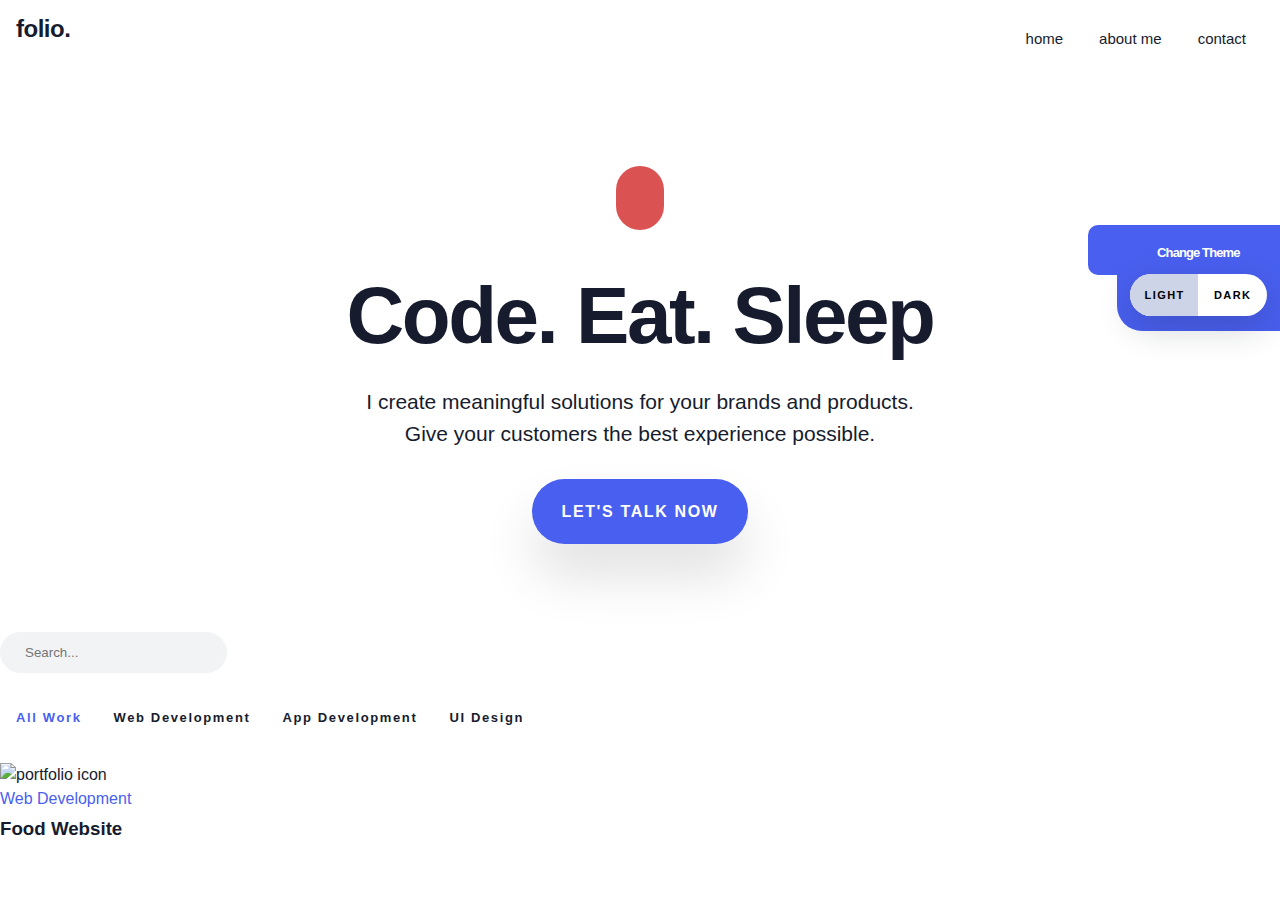
==== index.html @ cf67a66f "3rd commit" ====
<!DOCTYPE html>
<html lang="en">
<head>
    <meta charset="UTF-8">
    <meta name="viewport" content="width=device-width, initial-scale=1.0">
    <link rel="stylesheet" href="https://cdnjs.cloudflare.com/ajax/libs/font-awesome/6.4.2/css/all.min.css" integrity="sha512-z3gLpd7yknf1YoNbCzqRKc4qyor8gaKU1qmn+CShxbuBusANI9QpRohGBreCFkKxLhei6S9CQXFEbbKuqLg0DA==" crossorigin="anonymous" referrerpolicy="no-referrer" />
    <link rel="stylesheet" href="./css/theme.css">
    <link rel="stylesheet" href="./css/base.css">
    <link rel="stylesheet" href="./css/styles.css">
    <link rel="stylesheet" href="./css/pages.css">
    <title>folio</title>
</head>
<body>
   <div class="theme-panel open">
    <div class="theme-body">
        <span>Change Theme</span>
        <div class="btn-group">
            <button data-toggle="light" class="switcher-btn active">Light</button>
            <button data-toggle="dark" class="switcher-btn">Dark</button>
        </div>
        <button class="theme-tab">
            <i class="fas fa-chevron-left"></i>
        </button>
    </div>
   </div>
    <main class="site-wrapper">
        <header class="site-header">
            <nav class="navbar">
                <div class="brand-logo">
                    <a href="/"><h2>folio.</h2></a>
                </div>
                <div class="navbar-nav">
                    <ul class="ul-defaults-none main-menu">
                        <li class="nav-item">Home</li>
                        <li class="nav-item" data-open="about">About Me</li>
                        <li class="nav-item" data-open="contact">Contact</li>
                    </ul>
                </div>
            </nav>
        </header>

        <!-- Hero Section -->
        <section class="hero-bg ">
            <div class="container">
                <div class="hero-content">
                    <div class="code-icon">
                        <i class="fas fa-code"></i>
                    </div>
                    <h2 class="header-lg">Code. Eat. Sleep</h2>
                    <div class="sub-header">I create meaningful solutions for your brands and products.
                        <br>
                        Give your customers the best experience possible.
                    </div>
                    <div class="btn btn-primary round-pill"> 
                        <a href="#" data-open="contact">Let's talk now</a>
                    </div>
                </div>
            </div>
        </section>
        <section class="container portfolio-section"></section>
            <div class="search-container">
                <label for="search">
                    <input autocomplete="off" id="search" type="text" class="search-input" placeholder="Search...">
                    <i class="fas fa-search"></i>
                </label>
                <ul class="portfolio-filter-nav ul-defaults-none">
                    <li class="filter-link active">All Work</li>
                    <li class="filter-link">Web Development</li>
                    <li class="filter-link">App Development</li>
                    <li class="filter-link">UI Design</li>
                </ul>
            </div>

            <div class="portfolio-grid">

                <div class="portfolio-card">
                    <div class="card-body">
                        <img src="" alt="portfolio icon">
                        <a href="#" class="card-popup-box">
                            <div>Web Development</div>
                            <h3>Food Website</h3>
                        </a>
                    </div>
                </div>

            </div>



<!-- Modals -->
<!-- About page modal -->
    <div id="about" class="full-site-modal page-block" data-animation="zoomInOut">
        <header class="modal-header">
            <h3>ABOUT PAGE</h3>
            <i class="fas fa-times" data-close></i>
        </header>
        <div class="modal-body">
            <div class="img-wrapper">
                <img src="./week8imageassets/imageAssets/img4.jpg" alt="head shot">
            </div>
            <h2>Daniel Smith</h2>
            <p>text 1</p>
            <p>text 2</p>
            <div>Email Me:</div>
            <a href="mailto:danjsmith3@gmail.com">danjsmith3@gmail.com</a>
        </div>
    </div>

    <!-- contact page modal -->
    <div id="contact" class="full-site-modal page-block" data-animation="zoomInOut">
        <header class="modal-header">
            <h3>CONTACT PAGE</h3>
            <i class="fas fa-times" data-close></i>
        </header>
        <div class="modal-body">
            <div class="img-wrapper">
                <img src="./week8imageassets/imageAssets/img4.jpg" alt="head shot">
            </div>
            <h2>Daniel Smith</h2>
            <p>text 1</p>
            <p>text 2</p>
            <div>Email Me:</div>
            <a href="mailto:danjsmith3@gmail.com">danjsmith3@gmail.com</a>
        </div>
    </div>
</main>



    <script src="js/main.js"></script>
</body>
</html>
---- css/theme.css ----
:root {
    --bg: #fff;
    --bg-panel: #fff;
    --color-headings: #161c2d;
    --color-text-opacity: rgba(22, 24, 45, 0.7);
    --color-text: #161c2d;
    --color-text-base: #161c2d;
    --border: #383f53;

}

[data-theme="light"].hero-bg {
    background-image: url("../week8imageassets/imageAssets/hero-pattern.webp");
    background-position: center;
    background-repeat: no-repeat;
    background-size: cover;
}

[data-theme="dark"]  {
    --bg: #171a23;
    --bg-panel: #f1f1f1;
    --color-headings: #fff;
    --color-text-opacity: rgba(255, 255, 255, 0.7);
    --color-text: #fff;
    --color-text-base: #161c2d;
    --border: #ced4da;

}
---- css/base.css ----
section,
footer,
header,
main,
nav {
    display: block
}

*, *::before, *::after {
    box-sizing: border-box;
}

body {
    margin: 0;
    font-family: "Inter", sans-serif;
    font-size: 1rem;
    font-weight: 400;
    line-height: 1.5;
    color: var(--color-text);
    background-color: var(--bg);
    text-align: left;
}

a {
    color: #495fef;
    text-decoration: none;
    background-color: transparent;
}

h1,
h2,
h3,
h4 {
    color: var(--color-headings);
    margin-top: 0.25rem;
    margin-bottom: 0.5rem;
}

p {margin-top: 0;}
button { outline: none;}

.container,
.container-fluid {
    width: 100%;
    padding-left: 15px;
    padding-right: 15px;
    margin-left: auto;
    margin-right: auto;
}

.container { max-width: 1140px; }

.ul-defaults-none {
    list-style: none;
    margin: 0;
    padding: 0;
}

.btn {
    font-weight: 700;
    min-width: 175px;
    display: inline-flex;
    align-items: center;
    justify-content: center;
    text-transform: uppercase;
    letter-spacing: 1.63px;
    transition: 0.4s;
    height: 65px;
    padding-left: 30px;
    padding-right: 30px;
    box-shadow: 0 32px 54px rgba(3, 3, 3, 0.12);
}

.btn:not(:disabled):not(.disabled),
button:not(:disabled):not(.disabled) {
    cursor: pointer;
}

.btn-primary,
.btn-primary a {
    color: #fff;
    background-color: #495fef;
    border-color: #495fef;
}

.round-pill {
    border-radius: 50rem;
}

.header-lg {
    font-size: 5rem;
    letter-spacing: -2.5px;
    line-height: 1.05;
}

.header-md {
    font-size: 3rem;
    letter-spacing: -2px;
}
.sub-header {
    font-size: 1.3125rem;
    line-height: 1.5;
    padding-top: 1.25rem;
    padding-bottom: 1.875rem;
}
---- css/styles.css ----
.theme-panel {
    position: fixed;
    right: 0;
    top: 25%;
    z-index: 100;
    transition: 0.4s;
    transform: translateX(100%);
}

.theme-body {
    background-color: #495fef;
    border: transparent;
    max-width: 185px;
    padding: 15px 13px;
    text-align: center;
    border-bottom-left-radius: 25px;
    position: relative;
}

.theme-body > span {
    color: white;
    font-size: 13px;
    font-weight: 700;
    letter-spacing: -0.9px;
    line-height: 26px;
    padding-bottom: 8px;
    display: inline-flex;
}

.theme-body .btn-group {
    box-shadow: 0 12px 34px rgba(22, 28, 45, 0.2);
    border-radius: 33px;
    background-color: white;
    overflow: hidden;
    display: flex;
    max-width: 153px;
}

.theme-body .btn-group > .switcher-btn {
    background: transparent;
    border: none;
    width: 50%;
    font-size: 11px;
    font-weight: 700;
    height: 42px;
    padding-left: 15px;
    padding-right: 15px;
    letter-spacing: 1.4px;
    text-transform: uppercase;
}

.theme-body .btn-group > .switcher-btn.active {
    background-color: #ced4e7;
}

.theme-panel.open {
    transform: translateX(0);
}

.theme-body .theme-tab {
    position: absolute;
    top: 0;
    transform: translateX(-100%);
    display: flex;
    align-items: center;
    justify-content: center;
    width: 30px;
    height: 50px;
    border: none;
    background: #495fef;
    color: white;
    border-bottom-left-radius: 10px;
    border-top-left-radius: 10px;
    left: 1px;
}

.theme-tab i {
    font-size: 1rem;
    transition: 0.4s;
    pointer-events: none;
}

.theme-panel.open .theme-tab i {
    transform: scaleX(-1);
}


.navbar {
    display: flex;
    flex-flow: row nowrap;
    padding: 0.5rem 1rem;
    width: 100%;
}

.navbar .navbar-nav { 
    margin-left: auto;
}

.brand-logo a h2 {
    font-size: 1.5rem;
    letter-spacing: -0.5px;
    line-height: 1.42;
}

.hero-content {
    text-align: center;
    padding: 5.5rem 0;
}

.code-icon {
    background-color: #da5252;
    color: var(--color-text);
    padding: 1.25rem 1.5rem;
    border-radius: 50rem;
    display: inline-block;
    margin-bottom: 2.5rem;
    text-align: center;
}

.code-icon .fa-code {
    font-size: 2rem;
    display: inline-block;
    line-height: 1.5;
}

.search-container label {
    align-items: center;
    position: relative;
    display: inline-flex;
}

.search-input {
    padding: 0.75rem 1.5rem;
    background-color: #f1f3f5;
    border: 1px solid #f1f3f5;
    border-radius: 50rem;
}

.search-input:focus {
    border-color: #4dabf7;
    outline: none;
    box-shadow: inset 0 1px 1px rgba(0, 0, 0, 0.0125), 0 0 8 rgba(34, 139, 230, 0.5);
}

.search-container .fa-search {
    position: absolute;
    right: 10px;
}

.portfolio-filter-nav {
    display: flex;
    flex-wrap: wrap;
    padding: 2rem 0;
}

.portfolio-filter-nav .filter-link {
    padding: 0 1rem;
    font-size: 0.8125rem;
    line-height: 1.6rem;
    letter-spacing: 1.63px;
    font-weight: 700;
}

.portfolio-filter-nav .filter-link:hover {
    cursor: pointer;
}

.portfolio-filter-nav .filter-link.active {
    color: #495fef;
}

.main-menu {display: flex;}

.main-menu .nav-item {
    padding: 18px;
    font-size: 15px;
    line-height: 26px;
    cursor: pointer;
    text-transform: lowercase;
}

.full-site-modal {
    position: fixed;
    top: 0;
    bottom: 0;
    left: 0;
    right: 0;
    padding: 1rem;
    transition: all 0.35s ease-in;
    visibility: hidden;
    opacity: 0;
} 

.modal-header {
    display: flex;
    padding-bottom: 1rem;
    justify-content: space-between;
}

.modal-header .fa-times {
    font-size: 1.5rem;
    transition: all 0.5s ease-in;
}

.modal-header .fa-times:hover {
    transform: scale(1.3);
    cursor: pointer;
}

.full-site-modal.is-visible {
    visibility: visible;
    opacity: 1;
}

.modal-body {
    display: flex;
    align-items: center;
}

[data-animation="zoomInOut"].full-site-modal {
    transform: scale(0.2);
}

[data-animation="zoomInOut"].full-site-modal.is-visible {
    transform: none;
}
---- css/pages.css ----
.page-block {
    background: var(--bg);
}
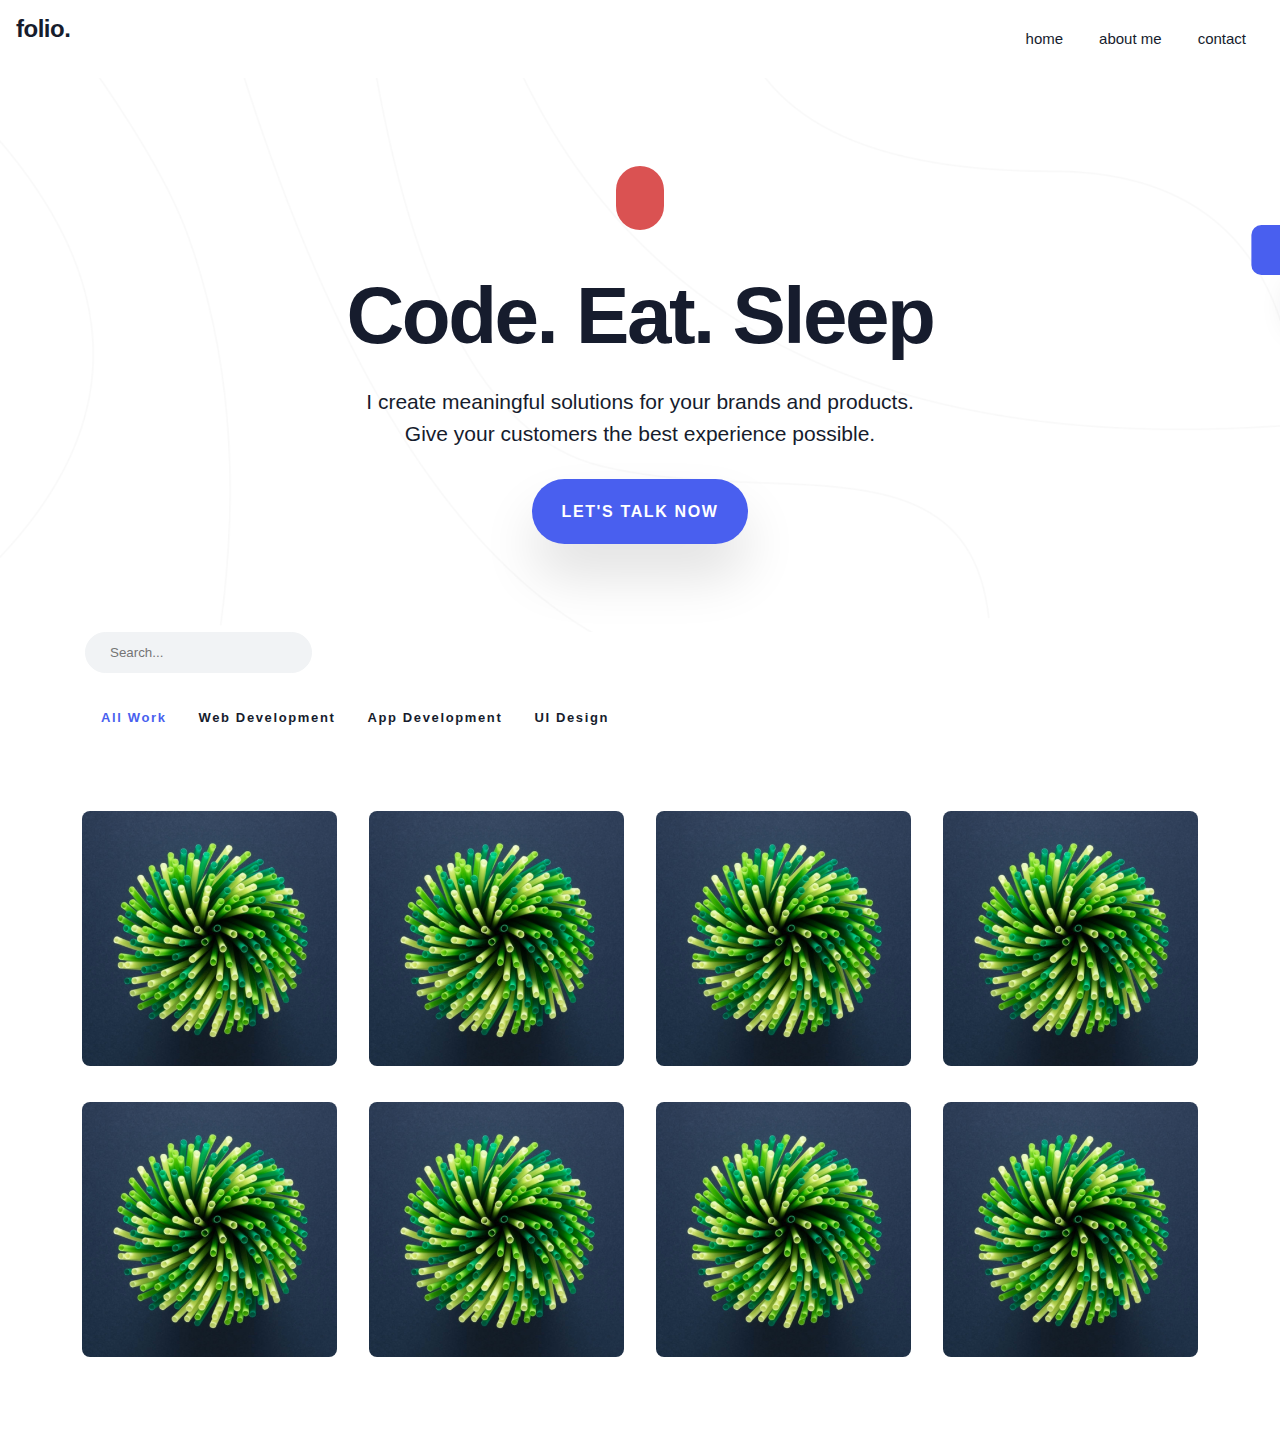
==== commit 18456518: "3rd commit" ====
--- a/index.html
+++ b/index.html
@@ -11,7 +11,7 @@
     <title>folio</title>
 </head>
 <body>
-   <div class="theme-panel open">
+   <div class="theme-panel">
     <div class="theme-body">
         <span>Change Theme</span>
         <div class="btn-group">
@@ -40,7 +40,7 @@
         </header>
 
         <!-- Hero Section -->
-        <section class="hero-bg ">
+        <section class="hero-bg" data-theme="light">
             <div class="container">
                 <div class="hero-content">
                     <div class="code-icon">
@@ -57,35 +57,106 @@
                 </div>
             </div>
         </section>
-        <section class="container portfolio-section"></section>
-            <div class="search-container">
+        <section class="portfolio-section">
+            <div class="container search-container">
                 <label for="search">
                     <input autocomplete="off" id="search" type="text" class="search-input" placeholder="Search...">
                     <i class="fas fa-search"></i>
                 </label>
                 <ul class="portfolio-filter-nav ul-defaults-none">
-                    <li class="filter-link active">All Work</li>
-                    <li class="filter-link">Web Development</li>
-                    <li class="filter-link">App Development</li>
-                    <li class="filter-link">UI Design</li>
+                    <li data-filter="all" class="filter-link active">All Work</li>
+                    <li data-filter="web" class="filter-link">Web Development</li>
+                    <li data-filter="app" class="filter-link">App Development</li>
+                    <li data-filter="ui" class="filter-link">UI Design</li>
                 </ul>
             </div>
 
             <div class="portfolio-grid">
-
-                <div class="portfolio-card">
-                    <div class="card-body">
-                        <img src="" alt="portfolio icon">
-                        <a href="#" class="card-popup-box">
-                            <div>Web Development</div>
-                            <h3>Food Website</h3>
-                        </a>
-                    </div>
-                </div>
-
-            </div>
-
-
+ 
+                <div class="portfolio-card" data-item="web">
+                    <div class="card-body">
+                        <img src="./week8imageassets/imageAssets/portfolio-1.jpg" alt="portfolio icon">
+                        <a href="#" class="card-popup-box">
+                            <div>Web Development</div>
+                            <h3>Food Website</h3>
+                        </a>
+                    </div>
+                </div>
+
+                <div class="portfolio-card" data-item="web">
+                    <div class="card-body">
+                        <img src="./week8imageassets/imageAssets/portfolio-1.jpg" alt="portfolio icon">
+                        <a href="#" class="card-popup-box">
+                            <div>Web Development</div>
+                            <h3>Food Website</h3>
+                        </a>
+                    </div>
+                </div>
+
+                <div class="portfolio-card" data-item="web">
+                    <div class="card-body">
+                        <img src="./week8imageassets/imageAssets/portfolio-1.jpg" alt="portfolio icon">
+                        <a href="#" class="card-popup-box">
+                            <div>Web Development</div>
+                            <h3>Food Website</h3>
+                        </a>
+                    </div>
+                </div>
+
+                <div class="portfolio-card" data-item="ui">
+                    <div class="card-body">
+                        <img src="./week8imageassets/imageAssets/portfolio-1.jpg" alt="portfolio icon">
+                        <a href="#" class="card-popup-box">
+                            <div>Web Development</div>
+                            <h3>Food Website</h3>
+                        </a>
+                    </div>
+                </div>
+
+                <div class="portfolio-card" data-item="app">
+                    <div class="card-body">
+                        <img src="./week8imageassets/imageAssets/portfolio-1.jpg" alt="portfolio icon">
+                        <a href="#" class="card-popup-box">
+                            <div>Web Development</div>
+                            <h3>Food Website</h3>
+                        </a>
+                    </div>
+                </div>
+
+                <div class="portfolio-card" data-item="app">
+                    <div class="card-body">
+                        <img src="./week8imageassets/imageAssets/portfolio-1.jpg" alt="portfolio icon">
+                        <a href="#" class="card-popup-box">
+                            <div>Web Development</div>
+                            <h3>Food Website</h3>
+                        </a>
+                    </div>
+                </div>
+
+                <div class="portfolio-card" data-item="app">
+                    <div class="card-body">
+                        <img src="./week8imageassets/imageAssets/portfolio-1.jpg" alt="portfolio icon">
+                        <a href="#" class="card-popup-box">
+                            <div>Web Development</div>
+                            <h3>Food Website</h3>
+                        </a>
+                    </div>
+                </div>
+
+                <div class="portfolio-card" data-item="ui">
+                    <div class="card-body">
+                        <img src="./week8imageassets/imageAssets/portfolio-1.jpg" alt="portfolio icon">
+                        <a href="#" class="card-popup-box">
+                            <div>Web Development</div>
+                            <h3>Food Website</h3>
+                        </a>
+                    </div>
+                </div>
+
+
+            </div>
+
+        </section>
 
 <!-- Modals -->
 <!-- About page modal -->
--- a/css/styles.css
+++ b/css/styles.css
@@ -147,6 +147,12 @@
     right: 10px;
 }
 
+.portfolio-grid {
+    max-width: 1400px;
+    width: 100%;
+    margin: 0 auto;
+}
+
 .portfolio-filter-nav {
     display: flex;
     flex-wrap: wrap;
@@ -167,6 +173,75 @@
 
 .portfolio-filter-nav .filter-link.active {
     color: #495fef;
+}
+
+.portfolio-grid {
+    display: flex;
+    flex-wrap: wrap;
+    padding: 3rem 1rem;
+    justify-content: center;
+}
+
+.portfolio-card {
+    position: relative;
+    margin: 0 1rem 1.85rem;
+    max-width: 255px;
+}
+
+.card-body img {
+    width: 100%;
+    height: 255px;
+    object-fit: cover;
+    border-radius: 8px;
+}
+
+.card-popup-box {
+    position: absolute;
+    bottom: 0;
+    left: 20px;
+    right: 20px;
+    transition: 0.4s;
+    z-index: 1;
+    padding: 1.25rem 1.875rem;
+    opacity: 0;
+}
+
+.card-popup-box:before {
+    position: absolute;
+    content: "";
+    background: var(--bg);
+    top: 0;
+    left: 0;
+    right: 0;
+    bottom: 0;
+    z-index: -1;
+    opacity: 0.9;
+    border-radius: 8px;
+}
+
+.portfolio-card:hover .card-popup-box {
+    bottom: 20px;
+    opacity: 1;
+}
+
+.card-popup-box div {
+    color: var(--color-text-opacity);
+    font-size: 0.8125rem;
+    line-height: 1.63;
+    letter-spacing: 1.63px;
+    padding-bottom: 0.5rem;
+    font-weight: 700;
+    text-transform: uppercase;
+    pointer-events: none;
+}
+
+.card-popup-box h3 {
+    pointer-events: none;
+    color: var(--color-headings);
+    font-size: 1.3125rem;
+    letter-spacing: -0.5px;
+    font-weight: 700;
+    margin-bottom: 0;
 }
 
 .main-menu {display: flex;}
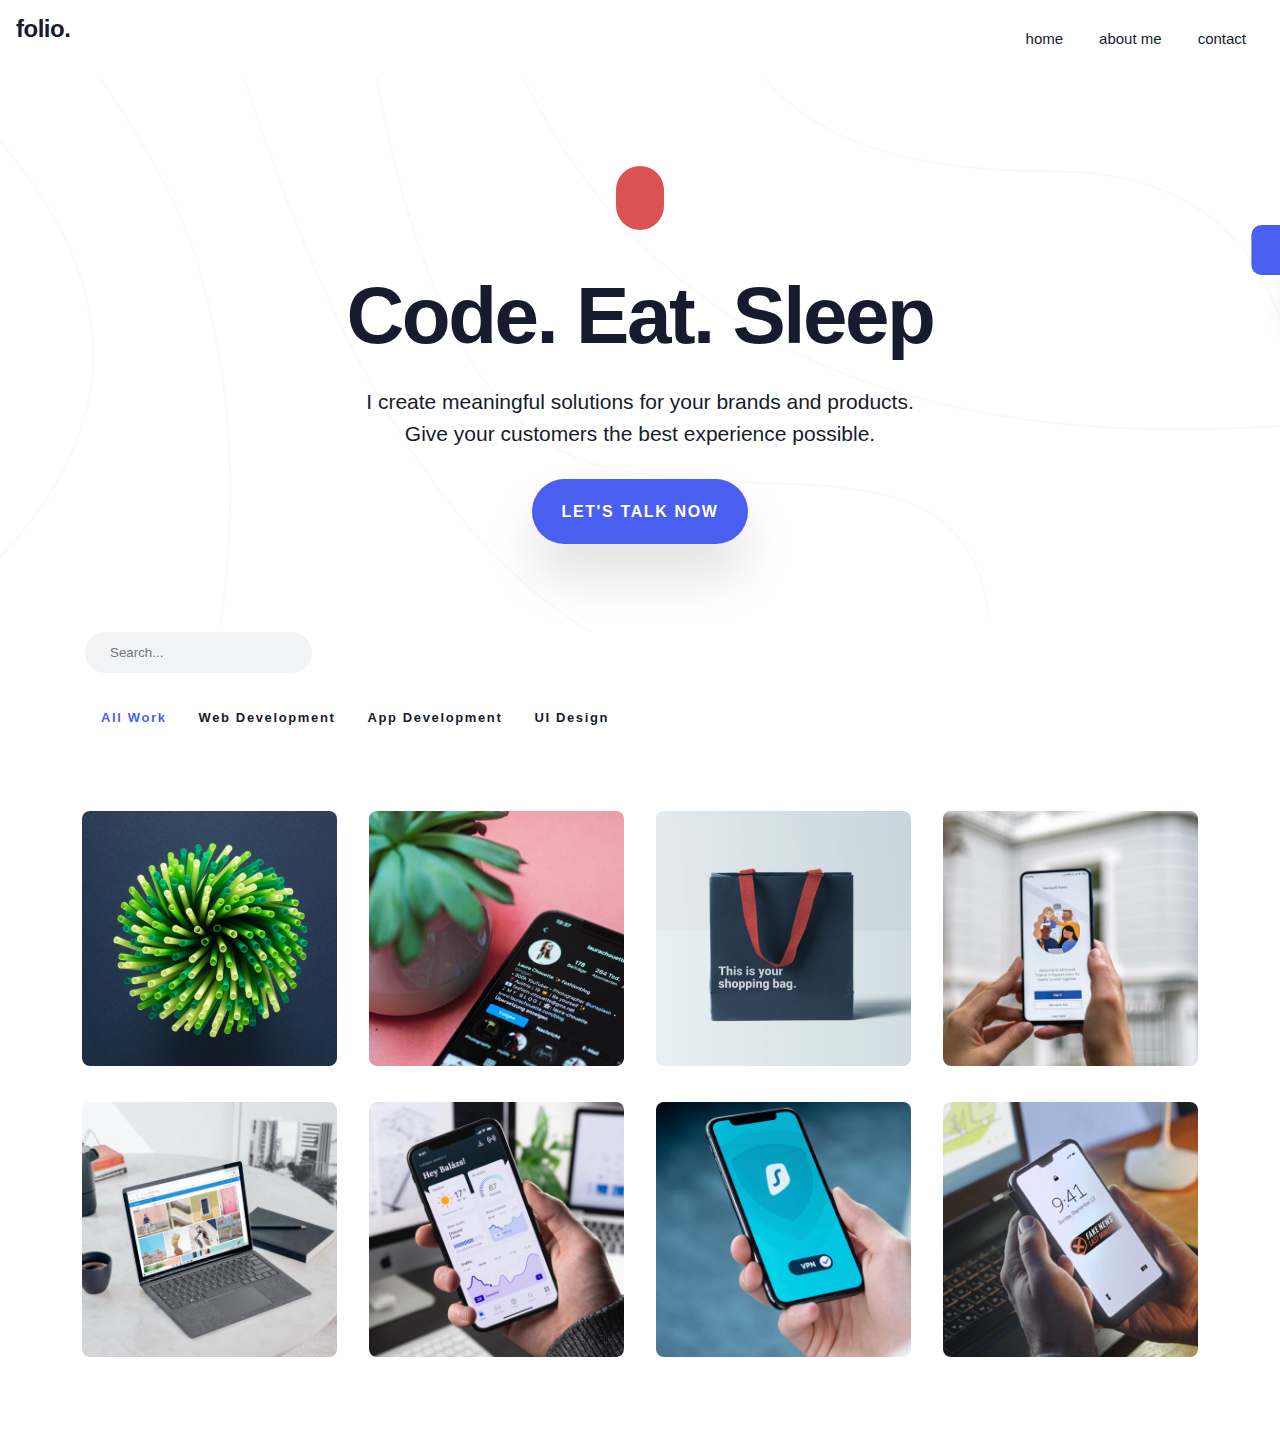
==== commit 284d113f: "commit 3.5" ====
--- a/index.html
+++ b/index.html
@@ -85,70 +85,70 @@
 
                 <div class="portfolio-card" data-item="web">
                     <div class="card-body">
-                        <img src="./week8imageassets/imageAssets/portfolio-1.jpg" alt="portfolio icon">
+                        <img src="./week8imageassets/imageAssets/portfolio-2.jpg" alt="portfolio icon">
                         <a href="#" class="card-popup-box">
                             <div>Web Development</div>
-                            <h3>Food Website</h3>
+                            <h3>Skate Website</h3>
                         </a>
                     </div>
                 </div>
 
                 <div class="portfolio-card" data-item="web">
                     <div class="card-body">
-                        <img src="./week8imageassets/imageAssets/portfolio-1.jpg" alt="portfolio icon">
+                        <img src="./week8imageassets/imageAssets/portfolio-3.jpg" alt="portfolio icon">
                         <a href="#" class="card-popup-box">
                             <div>Web Development</div>
-                            <h3>Food Website</h3>
+                            <h3>Eating Website</h3>
                         </a>
                     </div>
                 </div>
 
                 <div class="portfolio-card" data-item="ui">
                     <div class="card-body">
-                        <img src="./week8imageassets/imageAssets/portfolio-1.jpg" alt="portfolio icon">
-                        <a href="#" class="card-popup-box">
-                            <div>Web Development</div>
-                            <h3>Food Website</h3>
+                        <img src="./week8imageassets/imageAssets/portfolio-4.jpg" alt="portfolio icon">
+                        <a href="#" class="card-popup-box">
+                            <div>UI Design</div>
+                            <h3>Cool Design</h3>
                         </a>
                     </div>
                 </div>
 
                 <div class="portfolio-card" data-item="app">
                     <div class="card-body">
-                        <img src="./week8imageassets/imageAssets/portfolio-1.jpg" alt="portfolio icon">
-                        <a href="#" class="card-popup-box">
-                            <div>Web Development</div>
-                            <h3>Food Website</h3>
+                        <img src="./week8imageassets/imageAssets/portfolio-5.jpg" alt="portfolio icon">
+                        <a href="#" class="card-popup-box">
+                            <div>App Development</div>
+                            <h3>Game App</h3>
                         </a>
                     </div>
                 </div>
 
                 <div class="portfolio-card" data-item="app">
                     <div class="card-body">
-                        <img src="./week8imageassets/imageAssets/portfolio-1.jpg" alt="portfolio icon">
-                        <a href="#" class="card-popup-box">
-                            <div>Web Development</div>
-                            <h3>Food Website</h3>
+                        <img src="./week8imageassets/imageAssets/portfolio-6.jpg" alt="portfolio icon">
+                        <a href="#" class="card-popup-box">
+                            <div>App Development</div>
+                            <h3>Gambling App</h3>
                         </a>
                     </div>
                 </div>
 
                 <div class="portfolio-card" data-item="app">
                     <div class="card-body">
-                        <img src="./week8imageassets/imageAssets/portfolio-1.jpg" alt="portfolio icon">
-                        <a href="#" class="card-popup-box">
-                            <div>Web Development</div>
-                            <h3>Food Website</h3>
+                        <img src="./week8imageassets/imageAssets/portfolio-7.jpg" alt="portfolio icon">
+                        <a href="#" class="card-popup-box">
+                            <div>App Development</div>
+                            <h3>Money App</h3>
                         </a>
                     </div>
                 </div>
 
                 <div class="portfolio-card" data-item="ui">
                     <div class="card-body">
-                        <img src="./week8imageassets/imageAssets/portfolio-1.jpg" alt="portfolio icon">
-                        <a href="#" class="card-popup-box">
-                            <div>Web Development</div>
-                            <h3>Food Website</h3>
+                        <img src="./week8imageassets/imageAssets/portfolio-8.jpg" alt="portfolio icon">
+                        <a href="#" class="card-popup-box">
+                            <div>UI Design</div>
+                            <h3>Fantastic Design</h3>
                         </a>
                     </div>
                 </div>
--- a/css/styles.css
+++ b/css/styles.css
@@ -187,6 +187,8 @@
     margin: 0 1rem 1.85rem;
     max-width: 255px;
 }
+
+.card-body { width: 255px;}
 
 .card-body img {
     width: 100%;
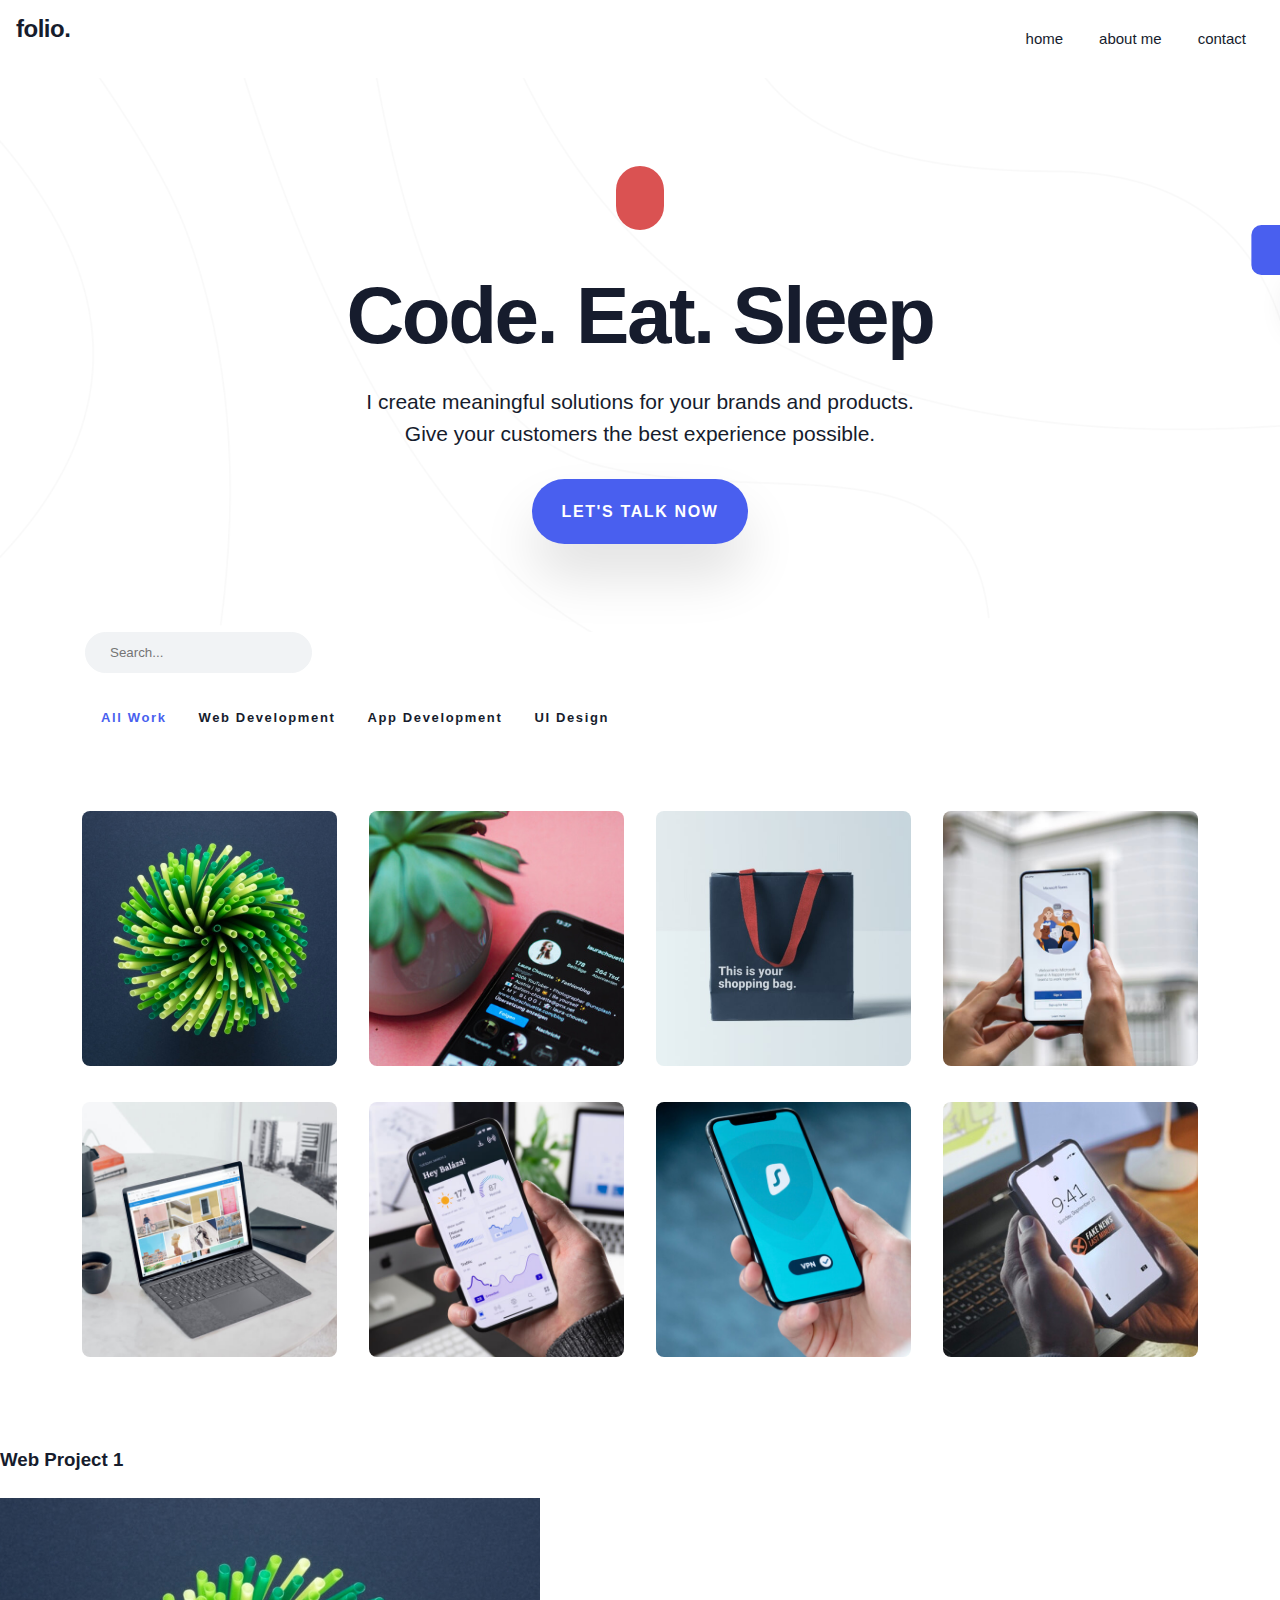
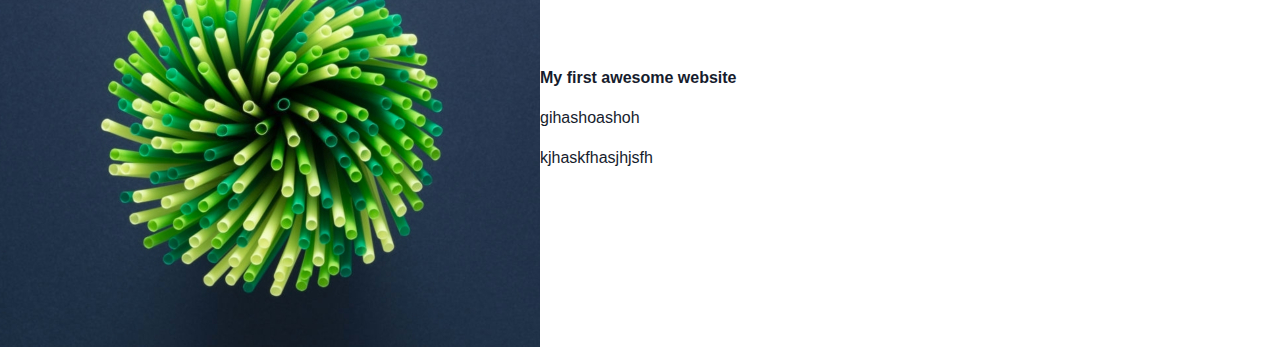
==== commit a2ecdeb7: "commit 3.9" ====
--- a/index.html
+++ b/index.html
@@ -194,6 +194,24 @@
             <a href="mailto:danjsmith3@gmail.com">danjsmith3@gmail.com</a>
         </div>
     </div>
+
+    <!-- Popup Modals -->
+    <div class="modal">
+        <header class="modal-header">
+            <h3>Web Project 1</h3>
+            <i class="fas fa-times" data-close></i>
+        </header>
+        <div class="modal-body">
+            <div class="img-wrapper">
+                <img src="./week8imageassets/imageAssets/portfolio-1.jpg" alt="portfolio image">
+            </div>
+            <div class="text-wrapper">
+                <p><strong>My first awesome website</strong></p>
+                <P>gihashoashoh</P>
+                <p>kjhaskfhasjhjsfh</p>
+            </div>
+        </div>
+    </div>
 </main>
 
 
--- a/css/styles.css
+++ b/css/styles.css
@@ -175,7 +175,7 @@
     color: #495fef;
 }
 
-.portfolio-grid {
+.portfolio-grid, #portfolio-container {
     display: flex;
     flex-wrap: wrap;
     padding: 3rem 1rem;
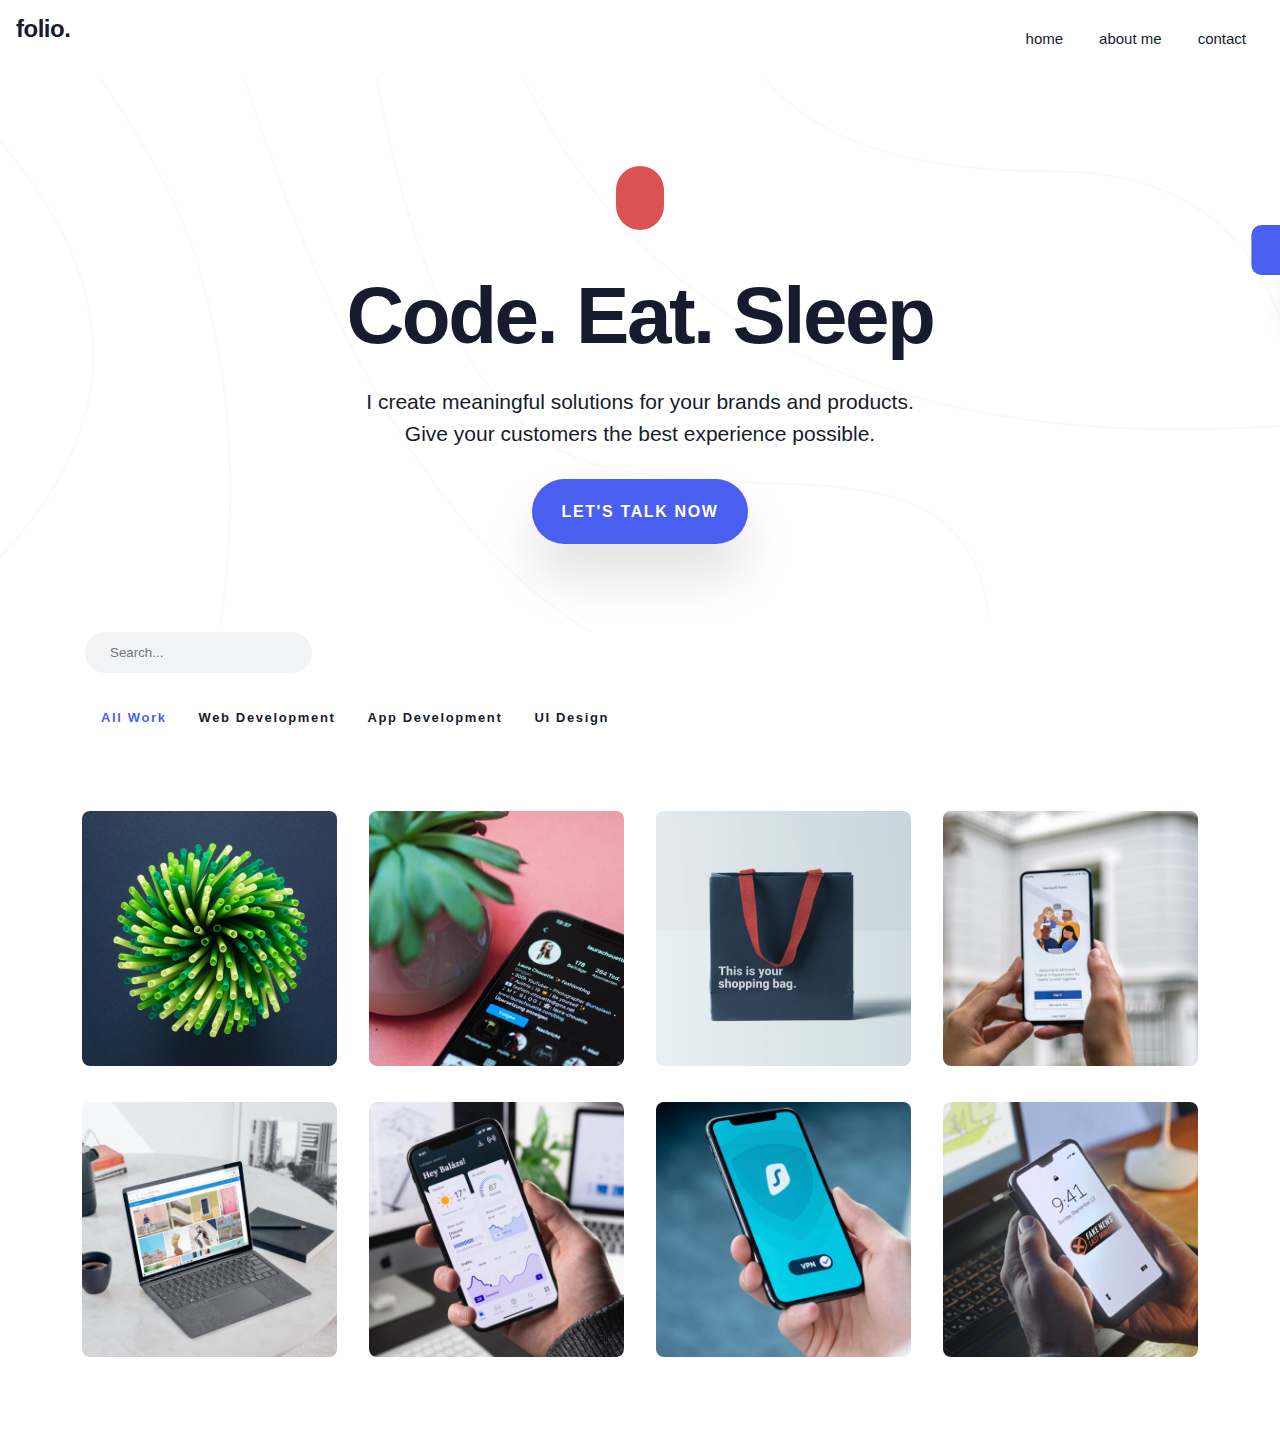
==== commit 18c73728: "4th commit" ====
--- a/index.html
+++ b/index.html
@@ -73,83 +73,83 @@
 
             <div class="portfolio-grid">
  
-                <div class="portfolio-card" data-item="web">
+                <div class="portfolio-card" data-item="web" data-open="web-1">
                     <div class="card-body">
                         <img src="./week8imageassets/imageAssets/portfolio-1.jpg" alt="portfolio icon">
-                        <a href="#" class="card-popup-box">
+                        <div class="card-popup-box">
                             <div>Web Development</div>
                             <h3>Food Website</h3>
-                        </a>
-                    </div>
-                </div>
-
-                <div class="portfolio-card" data-item="web">
+                        </div>
+                    </div>
+                </div>
+
+                <div class="portfolio-card" data-item="web" data-open="web-2">
                     <div class="card-body">
                         <img src="./week8imageassets/imageAssets/portfolio-2.jpg" alt="portfolio icon">
-                        <a href="#" class="card-popup-box">
+                        <div class="card-popup-box">
                             <div>Web Development</div>
                             <h3>Skate Website</h3>
-                        </a>
-                    </div>
-                </div>
-
-                <div class="portfolio-card" data-item="web">
+                        </div>
+                    </div>
+                </div>
+
+                <div class="portfolio-card" data-item="web" data-open="web-3">
                     <div class="card-body">
                         <img src="./week8imageassets/imageAssets/portfolio-3.jpg" alt="portfolio icon">
-                        <a href="#" class="card-popup-box">
+                        <div class="card-popup-box">
                             <div>Web Development</div>
                             <h3>Eating Website</h3>
-                        </a>
-                    </div>
-                </div>
-
-                <div class="portfolio-card" data-item="ui">
+                        </div>
+                    </div>
+                </div>
+
+                <div class="portfolio-card" data-item="ui" data-open="ui-1">
                     <div class="card-body">
                         <img src="./week8imageassets/imageAssets/portfolio-4.jpg" alt="portfolio icon">
-                        <a href="#" class="card-popup-box">
+                        <div class="card-popup-box">
                             <div>UI Design</div>
                             <h3>Cool Design</h3>
-                        </a>
-                    </div>
-                </div>
-
-                <div class="portfolio-card" data-item="app">
+                        </div>
+                    </div>
+                </div>
+
+                <div class="portfolio-card" data-item="app" data-open="app-1">
                     <div class="card-body">
                         <img src="./week8imageassets/imageAssets/portfolio-5.jpg" alt="portfolio icon">
-                        <a href="#" class="card-popup-box">
+                        <div class="card-popup-box">
                             <div>App Development</div>
                             <h3>Game App</h3>
-                        </a>
-                    </div>
-                </div>
-
-                <div class="portfolio-card" data-item="app">
+                        </div>
+                    </div>
+                </div>
+
+                <div class="portfolio-card" data-item="app" data-open="app-2">
                     <div class="card-body">
                         <img src="./week8imageassets/imageAssets/portfolio-6.jpg" alt="portfolio icon">
-                        <a href="#" class="card-popup-box">
+                        <div class="card-popup-box">
                             <div>App Development</div>
                             <h3>Gambling App</h3>
-                        </a>
-                    </div>
-                </div>
-
-                <div class="portfolio-card" data-item="app">
+                        </div>
+                    </div>
+                </div>
+
+                <div class="portfolio-card" data-item="app" data-open="app-3">
                     <div class="card-body">
                         <img src="./week8imageassets/imageAssets/portfolio-7.jpg" alt="portfolio icon">
-                        <a href="#" class="card-popup-box">
+                        <div class="card-popup-box">
                             <div>App Development</div>
                             <h3>Money App</h3>
-                        </a>
-                    </div>
-                </div>
-
-                <div class="portfolio-card" data-item="ui">
+                        </div>
+                    </div>
+                </div>
+
+                <div class="portfolio-card" data-item="ui" data-open="ui-2">
                     <div class="card-body">
                         <img src="./week8imageassets/imageAssets/portfolio-8.jpg" alt="portfolio icon">
-                        <a href="#" class="card-popup-box">
+                        <div class="card-popup-box">
                             <div>UI Design</div>
                             <h3>Fantastic Design</h3>
-                        </a>
+                        </div>
                     </div>
                 </div>
 
@@ -161,24 +161,27 @@
 <!-- Modals -->
 <!-- About page modal -->
     <div id="about" class="full-site-modal page-block" data-animation="zoomInOut">
-        <header class="modal-header">
-            <h3>ABOUT PAGE</h3>
-            <i class="fas fa-times" data-close></i>
-        </header>
-        <div class="modal-body">
-            <div class="img-wrapper">
-                <img src="./week8imageassets/imageAssets/img4.jpg" alt="head shot">
-            </div>
-            <h2>Daniel Smith</h2>
-            <p>text 1</p>
-            <p>text 2</p>
-            <div>Email Me:</div>
-            <a href="mailto:danjsmith3@gmail.com">danjsmith3@gmail.com</a>
+        <div class="container-fluid">
+            <header class="modal-header">
+                <h3>ABOUT PAGE</h3>
+                <i class="fas fa-times" data-close></i>
+            </header>
+            <div class="modal-body">
+                <div class="img-wrapper">
+                    <img src="./week8imageassets/imageAssets/img4.jpg" alt="head shot">
+                </div>
+                <h2>Daniel Smith</h2>
+                <p>text 1</p>
+                <p>text 2</p>
+                <div>Email Me:</div>
+                <a href="mailto:danjsmith3@gmail.com">danjsmith3@gmail.com</a>
+            </div>
         </div>
     </div>
 
     <!-- contact page modal -->
     <div id="contact" class="full-site-modal page-block" data-animation="zoomInOut">
+       <div class="container-fluid">
         <header class="modal-header">
             <h3>CONTACT PAGE</h3>
             <i class="fas fa-times" data-close></i>
@@ -193,22 +196,151 @@
             <div>Email Me:</div>
             <a href="mailto:danjsmith3@gmail.com">danjsmith3@gmail.com</a>
         </div>
+       </div>
     </div>
 
     <!-- Popup Modals -->
-    <div class="modal">
-        <header class="modal-header">
-            <h3>Web Project 1</h3>
-            <i class="fas fa-times" data-close></i>
-        </header>
-        <div class="modal-body">
-            <div class="img-wrapper">
-                <img src="./week8imageassets/imageAssets/portfolio-1.jpg" alt="portfolio image">
-            </div>
-            <div class="text-wrapper">
-                <p><strong>My first awesome website</strong></p>
-                <P>gihashoashoh</P>
-                <p>kjhaskfhasjhjsfh</p>
+    <div id="web-1" class="modal" data-animation="slideInOutTop">
+        <div class="modal-dialog" data-animation="slideInOutTop">
+            <header class="modal-header">
+                <h3>Web Project 1</h3>
+                <i class="fas fa-times" data-close></i>
+            </header>
+            <div class="modal-body">
+                <div class="img-wrapper">
+                    <img src="./week8imageassets/imageAssets/portfolio-1.jpg" alt="portfolio image">
+                </div>
+                <div class="text-wrapper">
+                    <p><strong>My first awesome website</strong></p>
+                    <P>Lorem Ipsum is simply dummy text of the printing and typesetting industry.</P>
+                    <p>Lorem Ipsum is simply dummy text of the printing and typesetting industry.</p>
+                </div>
+            </div>
+        </div>
+    </div>
+    <div id="web-2" class="modal" data-animation="slideInOutTop">
+        <div class="modal-dialog" data-animation="slideInOutTop">
+            <header class="modal-header">
+                <h3>Web Project 2</h3>
+                <i class="fas fa-times" data-close></i>
+            </header>
+            <div class="modal-body">
+                <div class="img-wrapper">
+                    <img src="./week8imageassets/imageAssets/portfolio-2.jpg" alt="portfolio image">
+                </div>
+                <div class="text-wrapper">
+                    <p><strong>My first awesome website</strong></p>
+                    <P>Lorem Ipsum is simply dummy text of the printing and typesetting industry.</P>
+                    <p>Lorem Ipsum is simply dummy text of the printing and typesetting industry.</p>
+                </div>
+            </div>
+        </div>
+    </div>
+    <div id="web-3" class="modal" data-animation="slideInOutTop">
+        <div class="modal-dialog" data-animation="slideInOutTop">
+            <header class="modal-header">
+                <h3>Web Project 3</h3>
+                <i class="fas fa-times" data-close></i>
+            </header>
+            <div class="modal-body">
+                <div class="img-wrapper">
+                    <img src="./week8imageassets/imageAssets/portfolio-3.jpg" alt="portfolio image">
+                </div>
+                <div class="text-wrapper">
+                    <p><strong>My first awesome website</strong></p>
+                    <P>Lorem Ipsum is simply dummy text of the printing and typesetting industry.</P>
+                    <p>Lorem Ipsum is simply dummy text of the printing and typesetting industry.</p>
+                </div>
+            </div>
+        </div>
+    </div>
+    <div id="app-1" class="modal" data-animation="slideInOutTop">
+        <div class="modal-dialog" data-animation="slideInOutTop">
+            <header class="modal-header">
+                <h3>App Project 1</h3>
+                <i class="fas fa-times" data-close></i>
+            </header>
+            <div class="modal-body">
+                <div class="img-wrapper">
+                    <img src="./week8imageassets/imageAssets/portfolio-4.jpg" alt="portfolio image">
+                </div>
+                <div class="text-wrapper">
+                    <p><strong>My first awesome website</strong></p>
+                    <P>Lorem Ipsum is simply dummy text of the printing and typesetting industry.</P>
+                    <p>Lorem Ipsum is simply dummy text of the printing and typesetting industry.</p>
+                </div>
+            </div>
+        </div>
+    </div>
+    <div id="app-2" class="modal" data-animation="slideInOutTop">
+        <div class="modal-dialog" data-animation="slideInOutTop">
+            <header class="modal-header">
+                <h3>App Project 2</h3>
+                <i class="fas fa-times" data-close></i>
+            </header>
+            <div class="modal-body">
+                <div class="img-wrapper">
+                    <img src="./week8imageassets/imageAssets/portfolio-5.jpg" alt="portfolio image">
+                </div>
+                <div class="text-wrapper">
+                    <p><strong>My first awesome website</strong></p>
+                    <P>Lorem Ipsum is simply dummy text of the printing and typesetting industry.</P>
+                    <p>Lorem Ipsum is simply dummy text of the printing and typesetting industry.</p>
+                </div>
+            </div>
+        </div>
+    </div>
+    <div id="app-3" class="modal" data-animation="slideInOutTop">
+        <div class="modal-dialog" data-animation="slideInOutTop">
+            <header class="modal-header">
+                <h3>App Project 3</h3>
+                <i class="fas fa-times" data-close></i>
+            </header>
+            <div class="modal-body">
+                <div class="img-wrapper">
+                    <img src="./week8imageassets/imageAssets/portfolio-6.jpg" alt="portfolio image">
+                </div>
+                <div class="text-wrapper">
+                    <p><strong>My first awesome website</strong></p>
+                    <P>Lorem Ipsum is simply dummy text of the printing and typesetting industry.</P>
+                    <p>Lorem Ipsum is simply dummy text of the printing and typesetting industry.</p>
+                </div>
+            </div>
+        </div>
+    </div>
+    <div id="ui-1" class="modal" data-animation="slideInOutTop">
+        <div class="modal-dialog" data-animation="slideInOutTop">
+            <header class="modal-header">
+                <h3>UI Project 1</h3>
+                <i class="fas fa-times" data-close></i>
+            </header>
+            <div class="modal-body">
+                <div class="img-wrapper">
+                    <img src="./week8imageassets/imageAssets/portfolio-7.jpg" alt="portfolio image">
+                </div>
+                <div class="text-wrapper">
+                    <p><strong>My first awesome website</strong></p>
+                    <P>Lorem Ipsum is simply dummy text of the printing and typesetting industry.</P>
+                    <p>Lorem Ipsum is simply dummy text of the printing and typesetting industry.</p>
+                </div>
+            </div>
+        </div>
+    </div>
+    <div id="ui-2" class="modal" data-animation="slideInOutTop">
+        <div class="modal-dialog" data-animation="slideInOutTop">
+            <header class="modal-header">
+                <h3>UI Project 2</h3>
+                <i class="fas fa-times" data-close></i>
+            </header>
+            <div class="modal-body">
+                <div class="img-wrapper">
+                    <img src="./week8imageassets/imageAssets/portfolio-8.jpg" alt="portfolio image">
+                </div>
+                <div class="text-wrapper">
+                    <p><strong>My first awesome website</strong></p>
+                    <P>Lorem Ipsum is simply dummy text of the printing and typesetting industry.</P>
+                    <p>Lorem Ipsum is simply dummy text of the printing and typesetting industry.</p>
+                </div>
             </div>
         </div>
     </div>
--- a/css/styles.css
+++ b/css/styles.css
@@ -175,7 +175,7 @@
     color: #495fef;
 }
 
-.portfolio-grid, #portfolio-container {
+.portfolio-grid {
     display: flex;
     flex-wrap: wrap;
     padding: 3rem 1rem;
@@ -224,6 +224,7 @@
 .portfolio-card:hover .card-popup-box {
     bottom: 20px;
     opacity: 1;
+    cursor: pointer;
 }
 
 .card-popup-box div {
@@ -256,6 +257,15 @@
     text-transform: lowercase;
 }
 
+.modal {
+    display: flex;
+    justify-content: center;
+    align-items: center;
+    background: rgba(0, 0, 0, 0.8);
+    cursor: pointer;
+}
+
+.modal,
 .full-site-modal {
     position: fixed;
     top: 0;
@@ -266,7 +276,19 @@
     transition: all 0.35s ease-in;
     visibility: hidden;
     opacity: 0;
-} 
+    z-index: 1000;
+}
+
+.modal-dialog {
+    max-width: 800px;
+    max-height: 80vh;
+    background: var(--bg-panel);
+    color: var(--color-text-base);
+    overflow: hidden;
+    padding: 1.25rem 1.85rem;
+    border-radius: 5px;
+    cursor: default;
+}
 
 .modal-header {
     display: flex;
@@ -279,12 +301,17 @@
     transition: all 0.5s ease-in;
 }
 
+.modal-dialog .modal-header h3 {
+    color: var(--color-text-base);
+}
+
 .modal-header .fa-times:hover {
     transform: scale(1.3);
     cursor: pointer;
 }
 
-.full-site-modal.is-visible {
+.full-site-modal.is-visible,
+.modal.is-visible {
     visibility: visible;
     opacity: 1;
 }
@@ -294,10 +321,41 @@
     align-items: center;
 }
 
+.modal-body .img-wrapper {
+    max-width: 200px;
+    margin-right: 0.75rem;
+}
+
+.modal-body .img-wrapper img {
+    width: 100%;
+    border-radius: 8px;
+    object-fit: cover;
+    height: 200px;
+}
+
 [data-animation="zoomInOut"].full-site-modal {
     transform: scale(0.2);
 }
 
-[data-animation="zoomInOut"].full-site-modal.is-visible {
+[data-animation='slideInOutTop'].modal-dialog {
+    opacity: 0;
+    transform: translateY(-100%);
+    transition: all 0.5s;
+}
+
+[data-animation='slideInOutTop'].is-visible .modal-dialog {
+    opacity: 1;
+    transform: translateY(0);
+    transition-delay: 0.2s;
+}
+
+/* [data-animation='slideInOutTop'].modal-dialog {
+    transform: translateY(-100%);
+} */
+
+[data-animation="zoomInOut"].full-site-modal.is-visible,
+[data-animation='slideInOutTop'].is-visible .modal-dialog {
     transform: none;
-}+}
+
+
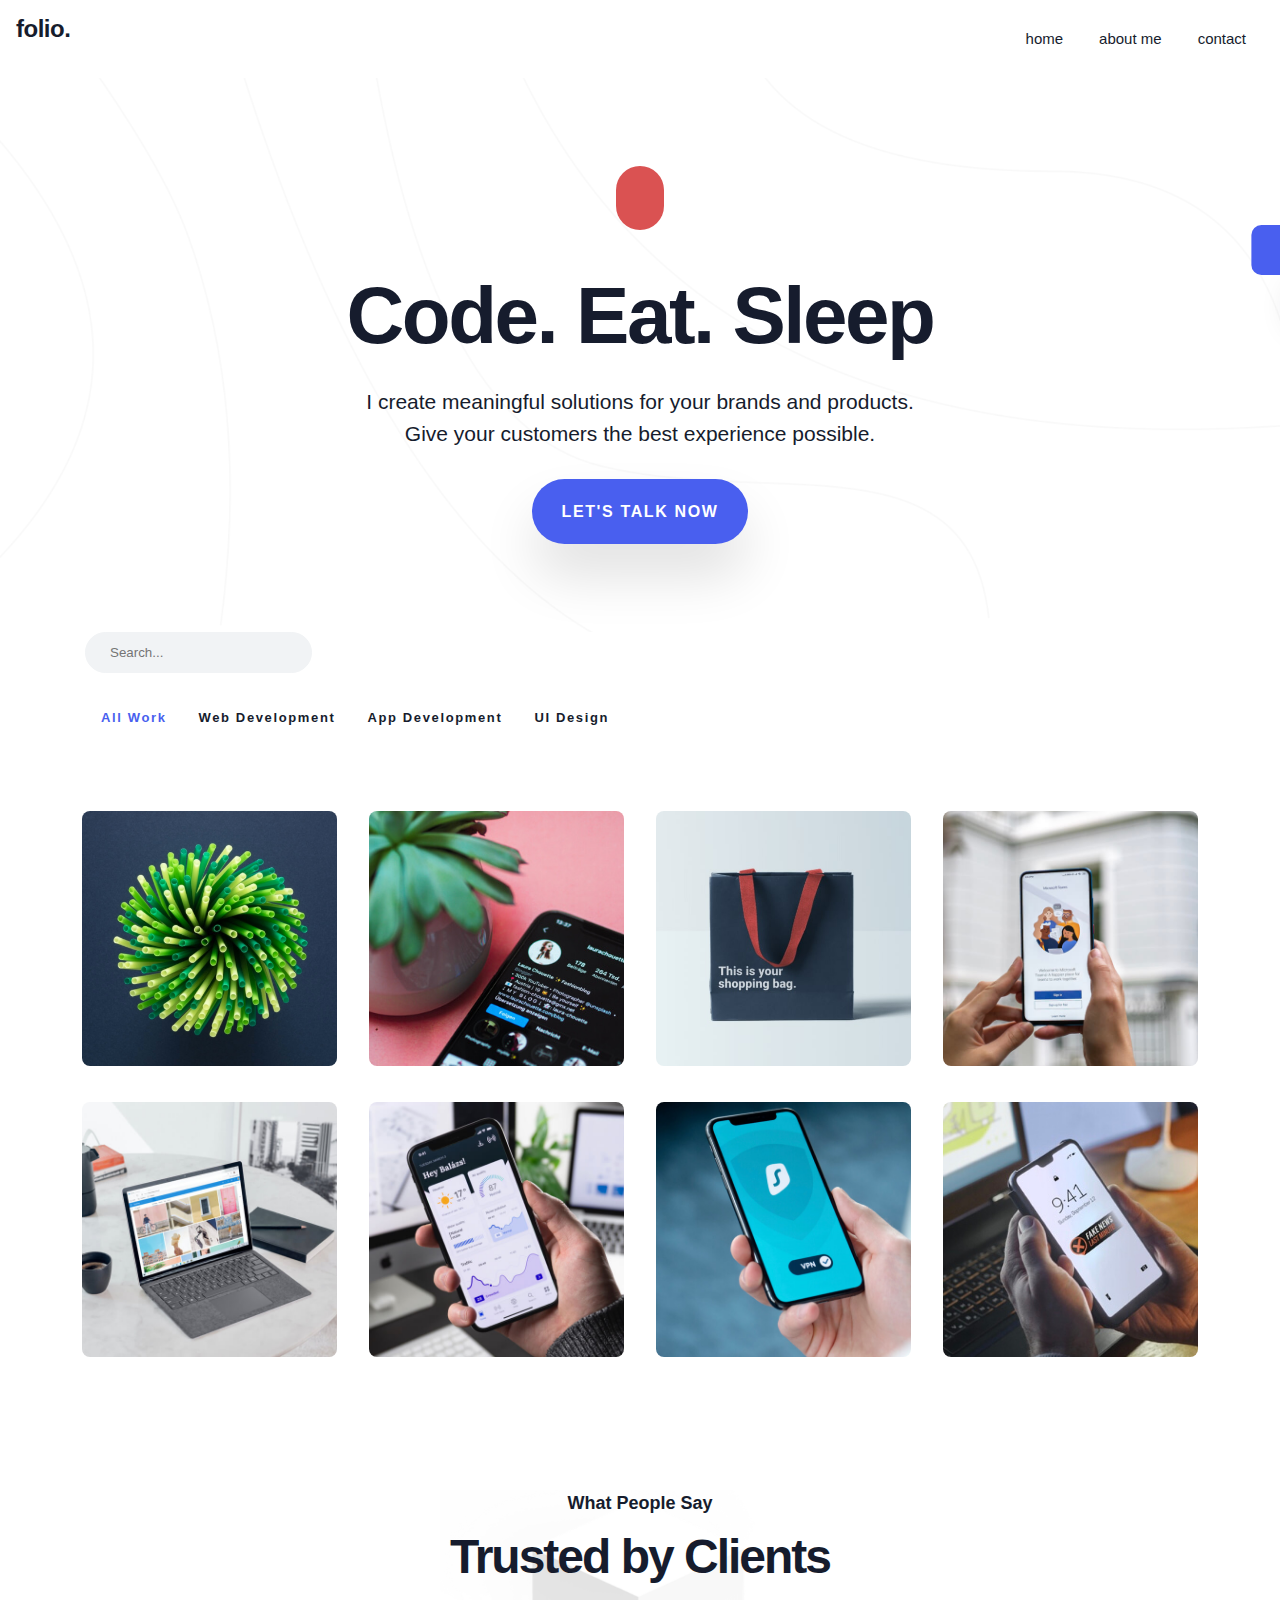
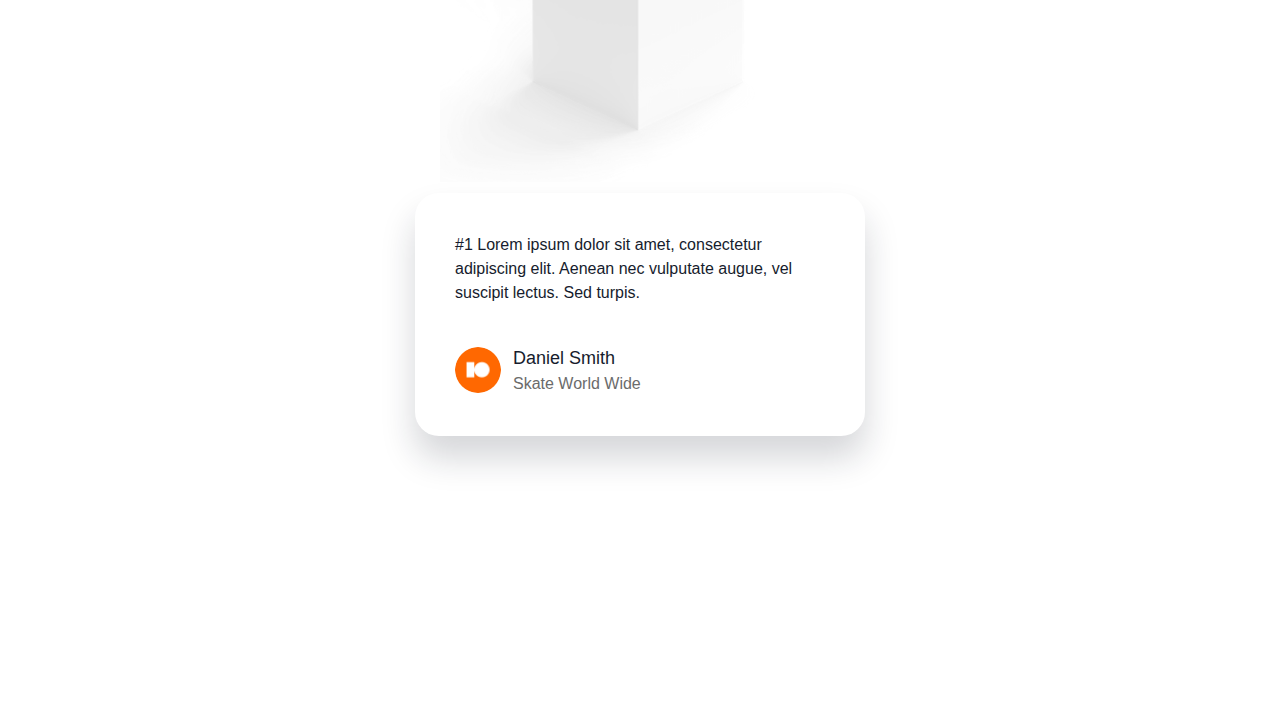
==== commit 03f67fa7: "commit 4" ====
--- a/index.html
+++ b/index.html
@@ -158,6 +158,43 @@
 
         </section>
 
+        <section class="reviews">
+            <div class="review-title">What People Say</div>
+            <h2 class="header-md">Trusted by Clients</h2>
+            <div class="review-preview">
+                <img src="./week8imageassets/imageAssets/cube.png" alt="cube">
+            </div>
+
+            <div class="review-carousel">
+
+                <div class="review-item">
+                   <div class="review-text">
+                    #1 Lorem ipsum dolor sit amet, consectetur adipiscing elit. Aenean nec vulputate augue, vel suscipit lectus. Sed turpis.
+                   </div> 
+                   <div class="review-author">
+                    <div class="avatar">
+                        <img src="./week8imageassets/imageAssets/ava-1.jpg" alt="avatar">
+                    </div>
+                    <div class="details">
+                       <div class="name">Daniel Smith</div>
+                       <div class="company">Skate World Wide</div>
+                    </div>
+                   </div>
+                </div>
+
+            </div>
+
+            <div class="slide-ctrl-container">
+                <button>
+                    <i class="fas fa-arrow-left"></i>
+                </button>
+                <button>
+                    <i class="fas fa-arrow-right"></i>
+                </button>
+            </div>
+
+        </section>
+
 <!-- Modals -->
 <!-- About page modal -->
     <div id="about" class="full-site-modal page-block" data-animation="zoomInOut">
@@ -212,8 +249,8 @@
                 </div>
                 <div class="text-wrapper">
                     <p><strong>My first awesome website</strong></p>
-                    <P>Lorem Ipsum is simply dummy text of the printing and typesetting industry.</P>
-                    <p>Lorem Ipsum is simply dummy text of the printing and typesetting industry.</p>
+                    <P>Lorem ipsum dolor sit amet, consectetur adipiscing elit. Aenean nec vulputate augue, vel suscipit lectus. Sed turpis urna, pellentesque ac facilisis ut, suscipit ut massa. Duis.</P>
+                    <p>Lorem ipsum dolor sit amet, consectetur adipiscing elit. Aenean nec vulputate augue, vel suscipit lectus. Sed turpis urna, pellentesque ac facilisis ut, suscipit ut massa. Duis.</p>
                 </div>
             </div>
         </div>
--- a/css/styles.css
+++ b/css/styles.css
@@ -246,6 +246,107 @@
     font-weight: 700;
     margin-bottom: 0;
 }
+
+.reviews {
+    text-align: center;
+    position: relative;
+    margin: 3rem 0;
+    overflow: hidden;
+}
+
+.reviews .review-title {
+    font-size: 18px;
+    font-weight: 600;
+}
+
+.review-preview {
+    max-width: 400px;
+    margin: 0 auto;
+    position: absolute;
+    left: 0;
+    right: 0;
+    top: -3rem;
+    z-index: -1;
+    opacity: 0.5;
+}
+
+.review-preview img {
+    width: 100%;
+}
+
+.review-carousel {
+    display: flex;
+    justify-content: center;
+    height: 250px;
+    margin: 200px 0;
+    pointer-events: none;
+}
+
+.review-carousel .review-item {
+    background: var(--bg-panel);
+    color: var(--color-text-base);
+    max-width: 450px;
+    width: 100%;
+    padding: 2.5rem;
+    border-radius: 24px;
+    box-shadow: 0 22px 34px rgba(22, 28, 45, 0.18);
+    transition: all 0.3s ease-in-out;
+    position: absolute;
+
+}
+
+.review-item .review-text {
+    padding-bottom: 2.5rem;
+    text-align: left;
+}
+
+.review-author {
+    display: flex;
+    text-align: left;
+    align-items: center;
+}
+
+.review-author .avatar {
+    width: 46px;
+    height: 46px;
+    margin-right: 12px;
+}
+.avatar img {
+    width: 100%;
+    border-radius: 50%;
+}
+
+.details .name {
+    font-size: 18px;
+    line-height: 1.5;
+}
+
+.details .company {
+    color: #6b6b6b;
+}
+
+
+.slide-ctrl-container{
+    margin-top: 50px;
+}
+
+.slide-ctrl-container button {
+    background: none;
+    border: none;
+    outline: none;
+    color: var(--color-text);
+    font-size: 32px;
+    transition: all 0.3s ease-in-out;
+    opacity: 0.75;
+}
+
+.slide-ctrl-container button:hover {
+    opacity: 1;
+}
+
+.slide-ctrl-container button:nth-child(1) {padding-right: 10px;}
+.slide-ctrl-container button:nth-child(2) {padding-left: 10px;}
+
 
 .main-menu {display: flex;}
 
@@ -349,9 +450,6 @@
     transition-delay: 0.2s;
 }
 
-/* [data-animation='slideInOutTop'].modal-dialog {
-    transform: translateY(-100%);
-} */
 
 [data-animation="zoomInOut"].full-site-modal.is-visible,
 [data-animation='slideInOutTop'].is-visible .modal-dialog {
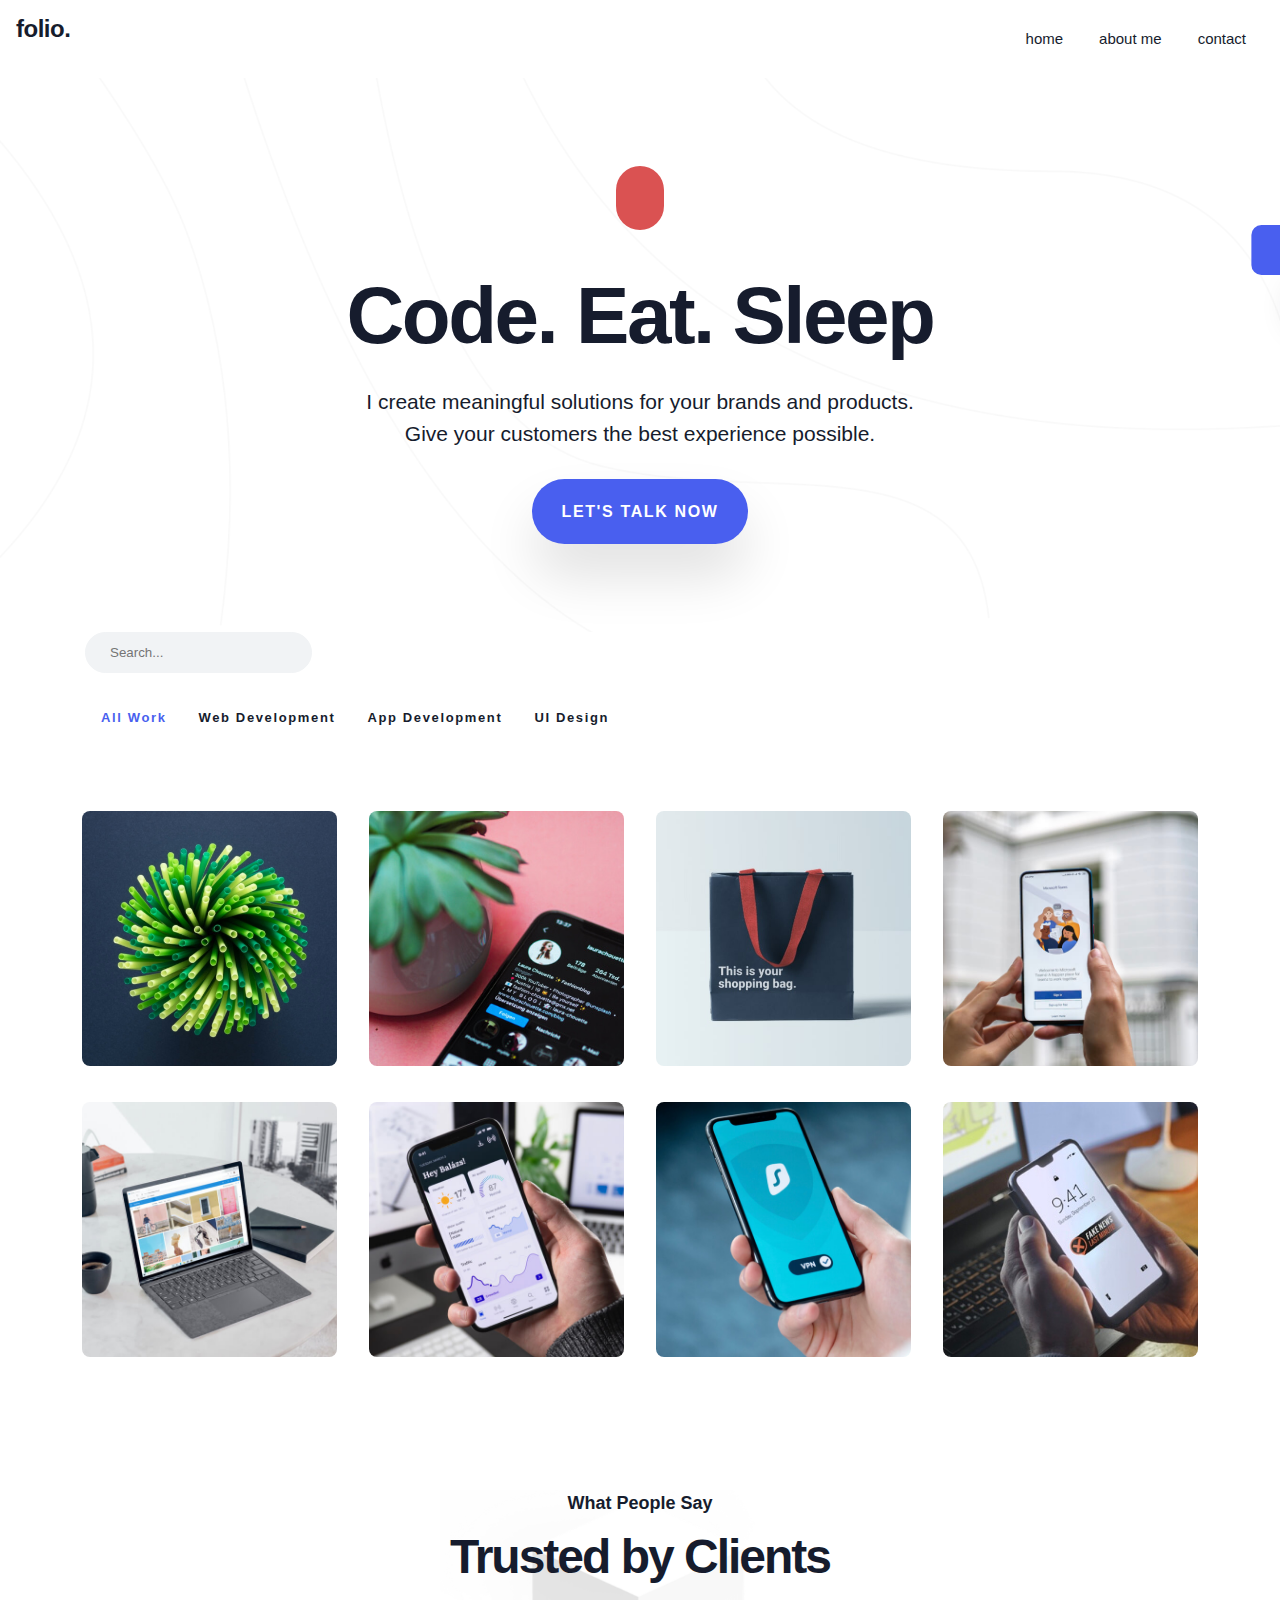
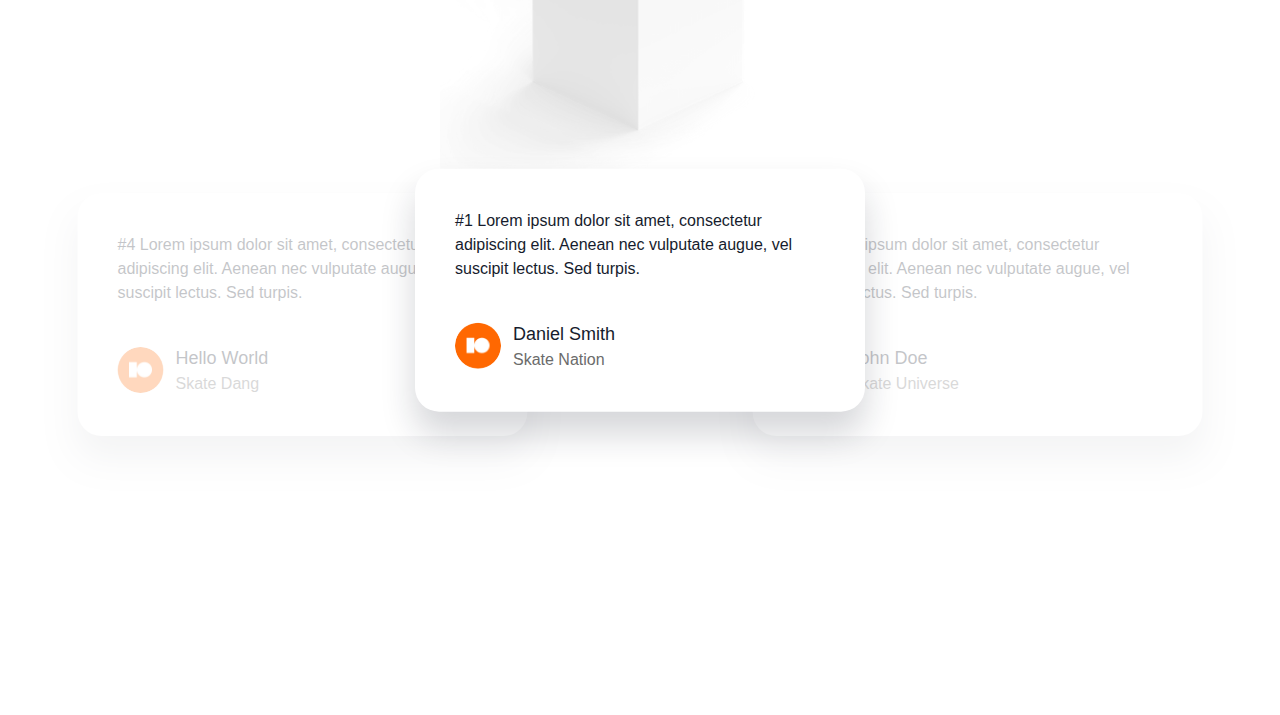
==== commit 863736ef: "commit 5" ====
--- a/index.html
+++ b/index.html
@@ -177,10 +177,55 @@
                     </div>
                     <div class="details">
                        <div class="name">Daniel Smith</div>
-                       <div class="company">Skate World Wide</div>
+                       <div class="company">Skate Nation</div>
                     </div>
                    </div>
                 </div>
+
+                <div class="review-item">
+                    <div class="review-text">
+                     #2 Lorem ipsum dolor sit amet, consectetur adipiscing elit. Aenean nec vulputate augue, vel suscipit lectus. Sed turpis.
+                    </div> 
+                    <div class="review-author">
+                     <div class="avatar">
+                         <img src="./week8imageassets/imageAssets/ava-1.jpg" alt="avatar">
+                     </div>
+                     <div class="details">
+                        <div class="name">John Doe</div>
+                        <div class="company">Skate Universe</div>
+                     </div>
+                    </div>
+                 </div>
+
+                 <div class="review-item">
+                    <div class="review-text">
+                     #3 Lorem ipsum dolor sit amet, consectetur adipiscing elit. Aenean nec vulputate augue, vel suscipit lectus. Sed turpis.
+                    </div> 
+                    <div class="review-author">
+                     <div class="avatar">
+                         <img src="./week8imageassets/imageAssets/ava-1.jpg" alt="avatar">
+                     </div>
+                     <div class="details">
+                        <div class="name">Jane doe</div>
+                        <div class="company">Skate World Wide</div>
+                     </div>
+                    </div>
+                 </div>
+
+                 <div class="review-item">
+                    <div class="review-text">
+                     #4 Lorem ipsum dolor sit amet, consectetur adipiscing elit. Aenean nec vulputate augue, vel suscipit lectus. Sed turpis.
+                    </div> 
+                    <div class="review-author">
+                     <div class="avatar">
+                         <img src="./week8imageassets/imageAssets/ava-1.jpg" alt="avatar">
+                     </div>
+                     <div class="details">
+                        <div class="name">Hello World</div>
+                        <div class="company">Skate Dang</div>
+                     </div>
+                    </div>
+                 </div>
 
             </div>
 
@@ -386,5 +431,6 @@
 
 
     <script src="js/main.js"></script>
+    <script src="js/carousel.js"></script>
 </body>
 </html>--- a/css/styles.css
+++ b/css/styles.css
@@ -292,8 +292,23 @@
     box-shadow: 0 22px 34px rgba(22, 28, 45, 0.18);
     transition: all 0.3s ease-in-out;
     position: absolute;
-
-}
+    z-index: -1;
+    opacity: 0;
+}
+
+.review-item.active {
+    transform: translate(0, -10%);
+    z-index: 10;
+    opacity: 1;
+}
+
+.review-item.prev,
+.review-item.next {
+    opacity: 0.25;
+}
+
+.review-item.prev {transform: translateX(-75%);}
+.review-item.next {transform: translateX(75%);}
 
 .review-item .review-text {
     padding-bottom: 2.5rem;
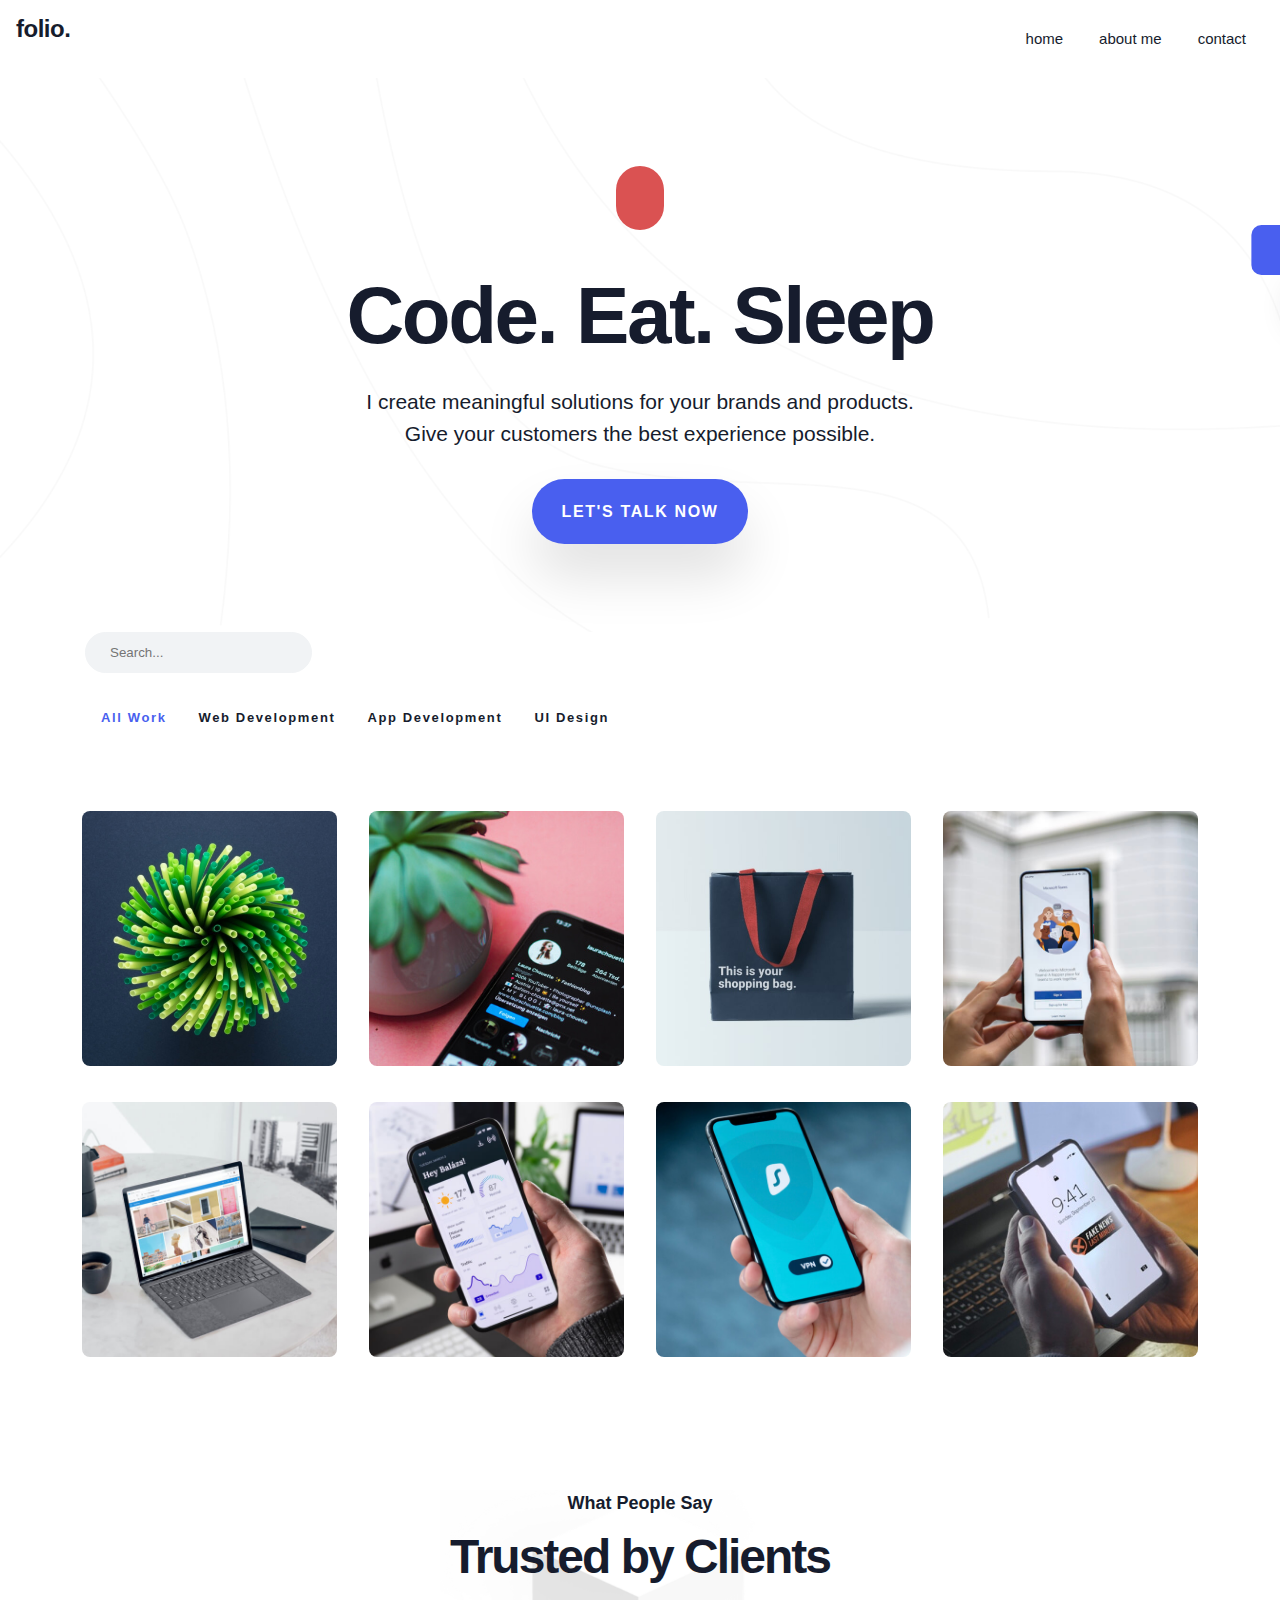
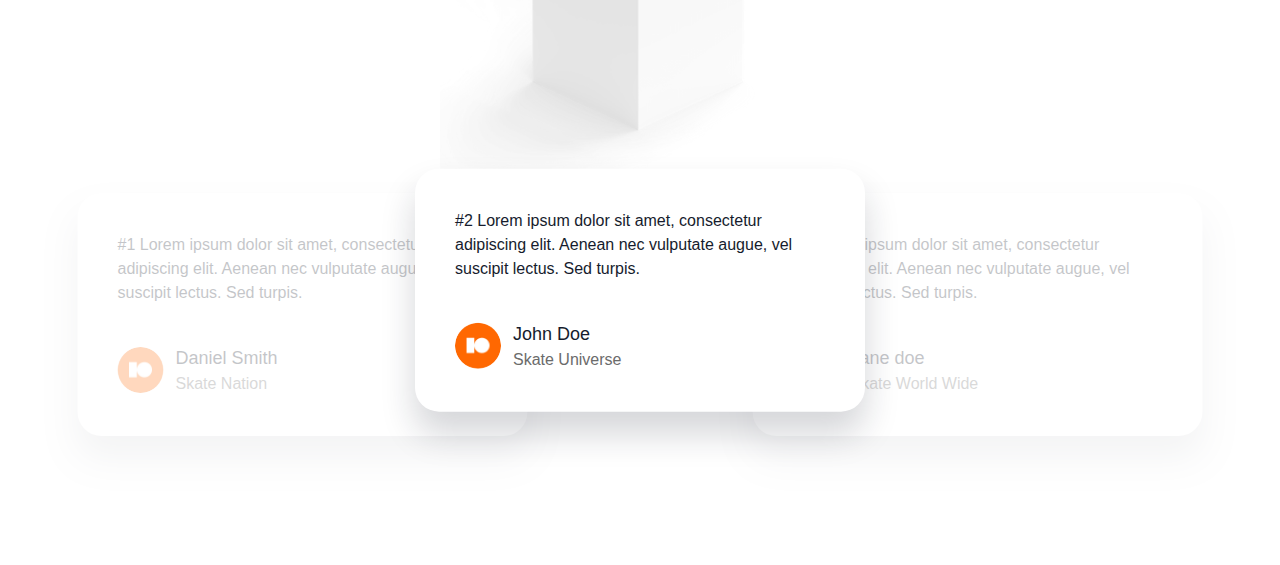
==== commit 422516f5: "final commit" ====
--- a/index.html
+++ b/index.html
@@ -252,11 +252,29 @@
                 <div class="img-wrapper">
                     <img src="./week8imageassets/imageAssets/img4.jpg" alt="head shot">
                 </div>
-                <h2>Daniel Smith</h2>
-                <p>text 1</p>
-                <p>text 2</p>
-                <div>Email Me:</div>
-                <a href="mailto:danjsmith3@gmail.com">danjsmith3@gmail.com</a>
+                <div class="about-text">
+                    <h2 class="header-md">Daniel Smith</h2>
+                    <p>Full Stack Developer based in Texas, USA. Nobody can see how elegant my code is...So I snapshot it, frame it, and hang it on my wall.</p>
+                    <p>I write code like i diet - lean. jk. It's more like Taco Bell Beefy 5 layer Burrito...which is still leaner than some other foods.</p>
+                    <div class="contact-me-block">
+                        <div>Email Me: </div>
+                        <a href="mailto:danjsmith3@gmail.com">danjsmith3@gmail.com</a>
+                    </div>
+                </div>
+            </div>
+            <div class="marquee">
+                <ul class="marquee-content">
+                    <li><i class="fab fa-github"></i></li>
+                    <li><i class="fab fa-codepen"></i></li>
+                    <li><i class="fab fa-dev"></i></li>
+                    <li><i class="fab fa-vuejs"></i></li>
+                    <li><i class="fab fa-angular"></i></li>
+                    <li><i class="fab fa-node"></i></li>
+                    <li><i class="fab fa-aws"></i></li>
+                    <li><i class="fab fa-docker"></i></li>
+                    <li><i class="fab fa-android"></i></li>
+                </ul>
+                
             </div>
         </div>
     </div>
@@ -269,14 +287,18 @@
             <i class="fas fa-times" data-close></i>
         </header>
         <div class="modal-body">
-            <div class="img-wrapper">
-                <img src="./week8imageassets/imageAssets/img4.jpg" alt="head shot">
-            </div>
-            <h2>Daniel Smith</h2>
-            <p>text 1</p>
-            <p>text 2</p>
-            <div>Email Me:</div>
-            <a href="mailto:danjsmith3@gmail.com">danjsmith3@gmail.com</a>
+            <div class="contact-text">
+                <h2 class="header-md">Daniel Smith</h2>
+                <div>have a product or question? Send me a message.</div>
+                <div>I will reply within 48 hours.</div>
+            </div>
+            <form class="folio-form">
+                <input class="form-control" name="name" type="text" placeholder="Name">
+                <input class="form-control" name="email" type="email" placeholder="Email">
+                <input class="form-control" name="subject" type="text" placeholder="Subject">
+                <textarea class="form-control" name="message" cols="30" rows="3" placeholder="Write your message...."></textarea>
+                <input type="submit" value="Send" class="btn btn-primary round-pill" >
+            </form>
         </div>
        </div>
     </div>
--- a/css/theme.css
+++ b/css/theme.css
@@ -24,5 +24,4 @@
     --color-text: #fff;
     --color-text-base: #161c2d;
     --border: #ced4da;
-
 }--- a/css/base.css
+++ b/css/base.css
@@ -1,3 +1,13 @@
+:root {
+    --marquee-width: 80vw;
+    --marquee-height: 15vh;
+    --marquee-heaght: 15vh;
+    --marquee-elms-displayed: 5;
+    --marquee-elm-width: calc( var(--marquee-width) / var(--marquee-elms-displayed));
+    --marquee-duration-animation: calc( var(--marquee-elms) * 3s);
+}
+
+
 section,
 footer,
 header,
--- a/css/styles.css
+++ b/css/styles.css
@@ -2,7 +2,7 @@
     position: fixed;
     right: 0;
     top: 25%;
-    z-index: 100;
+    z-index: 1001;
     transition: 0.4s;
     transform: translateX(100%);
 }
@@ -278,7 +278,7 @@
     display: flex;
     justify-content: center;
     height: 250px;
-    margin: 200px 0;
+    margin: 200px 0 50px;
     pointer-events: none;
 }
 
@@ -471,4 +471,3 @@
     transform: none;
 }
 
-
--- a/css/pages.css
+++ b/css/pages.css
@@ -1,3 +1,137 @@
 .page-block {
     background: var(--bg);
+}
+
+#about .modal-body,
+#contact .modal-body  {
+    padding: 2rem;
+    flex-wrap: wrap;
+}
+
+#about .img-wrapper {
+    flex: 1;
+    text-align: center;
+    max-width: initial;
+    margin-right: 0;
+}
+
+#about .img-wrapper img {
+    max-width: 200px;
+    border-radius: 50%;
+}
+
+.about-text { 
+    flex: 1;
+}
+
+.about-text p,
+.about-text .contact-me-block {
+    font-size: 1.5rem;
+}
+
+#contact .modal-body {
+    display: block;
+}
+
+.contact-text {
+    padding-bottom: 3.5rem;
+}
+
+.folio-form .form-control {
+    display: block;
+    border-top: 0;
+    border-left: 0;
+    border-right: 0;
+    max-width: 500px;
+    width: 100%;
+    color: var(--color-text);
+    padding: 0 0 5px 0;
+    line-height: 26px;
+    margin-bottom: 40px;
+    border-bottom: 1px solid var(--border);
+    outline: none;
+    background: transparent;
+}
+
+.marquee {
+    width: var(--marquee-width);
+    height: var(--marquee-height);
+    overflow: hidden;
+    margin: 2rem auto;
+    position: relative;
+}
+
+.marquee-content {
+    list-style: none;
+    display: flex;
+    height: 100%;
+}
+
+
+.marquee-content li {
+    width: var(--marquee-elm-width);
+    display: flex;
+    justify-content: center;
+    align-items: center;
+    max-height: 100%;
+    white-space: nowrap;
+    flex-shrink: 0;
+    font-size: calc(var(--marquee-height) * 3 / 4);
+    animation: scrolling var(--marquee-duration-animation) linear infinite; 
+}
+
+.marquee::before,
+.marquee::after {
+    position: absolute;
+    height: 100%;
+    top: 0;
+    content: '';
+    z-index: 1;
+    width: 10rem;
+
+}
+
+.marquee::before {
+    left: 0;
+    background: linear-gradient(to right, var(--bg) 0%, transparent 100%);
+}
+
+.marquee::after {
+    right: 0;
+    background: linear-gradient(to left, var(--bg) 0%, transparent 100%);
+}
+
+@keyframes scrolling {
+    0% { transform: translateX(0); }
+    100% {transform: translateX(calc(-1 * var(--marquee-elm-width) * var(--marquee-elms)));}
+}
+
+
+@media (max-width: 991px) {
+    #about .img-wrapper,
+    #about .about-text {
+        flex: initial;
+        margin: 0 auto;
+    }
+
+      
+
+    .page-block {text-align: center;}
+}
+
+@media (max-width: 768px) {
+    :root {
+        --marquee-width: 100%;
+        --marquee-elms-displayed: 3;
+    }
+    .marquee::before,
+    .marquee::after {
+        width: 5rem;
+    }
+}
+
+@media (max-width: 768px) {
+    :root {
+        --marquee-elms-displayed: 3;
+    }
 }